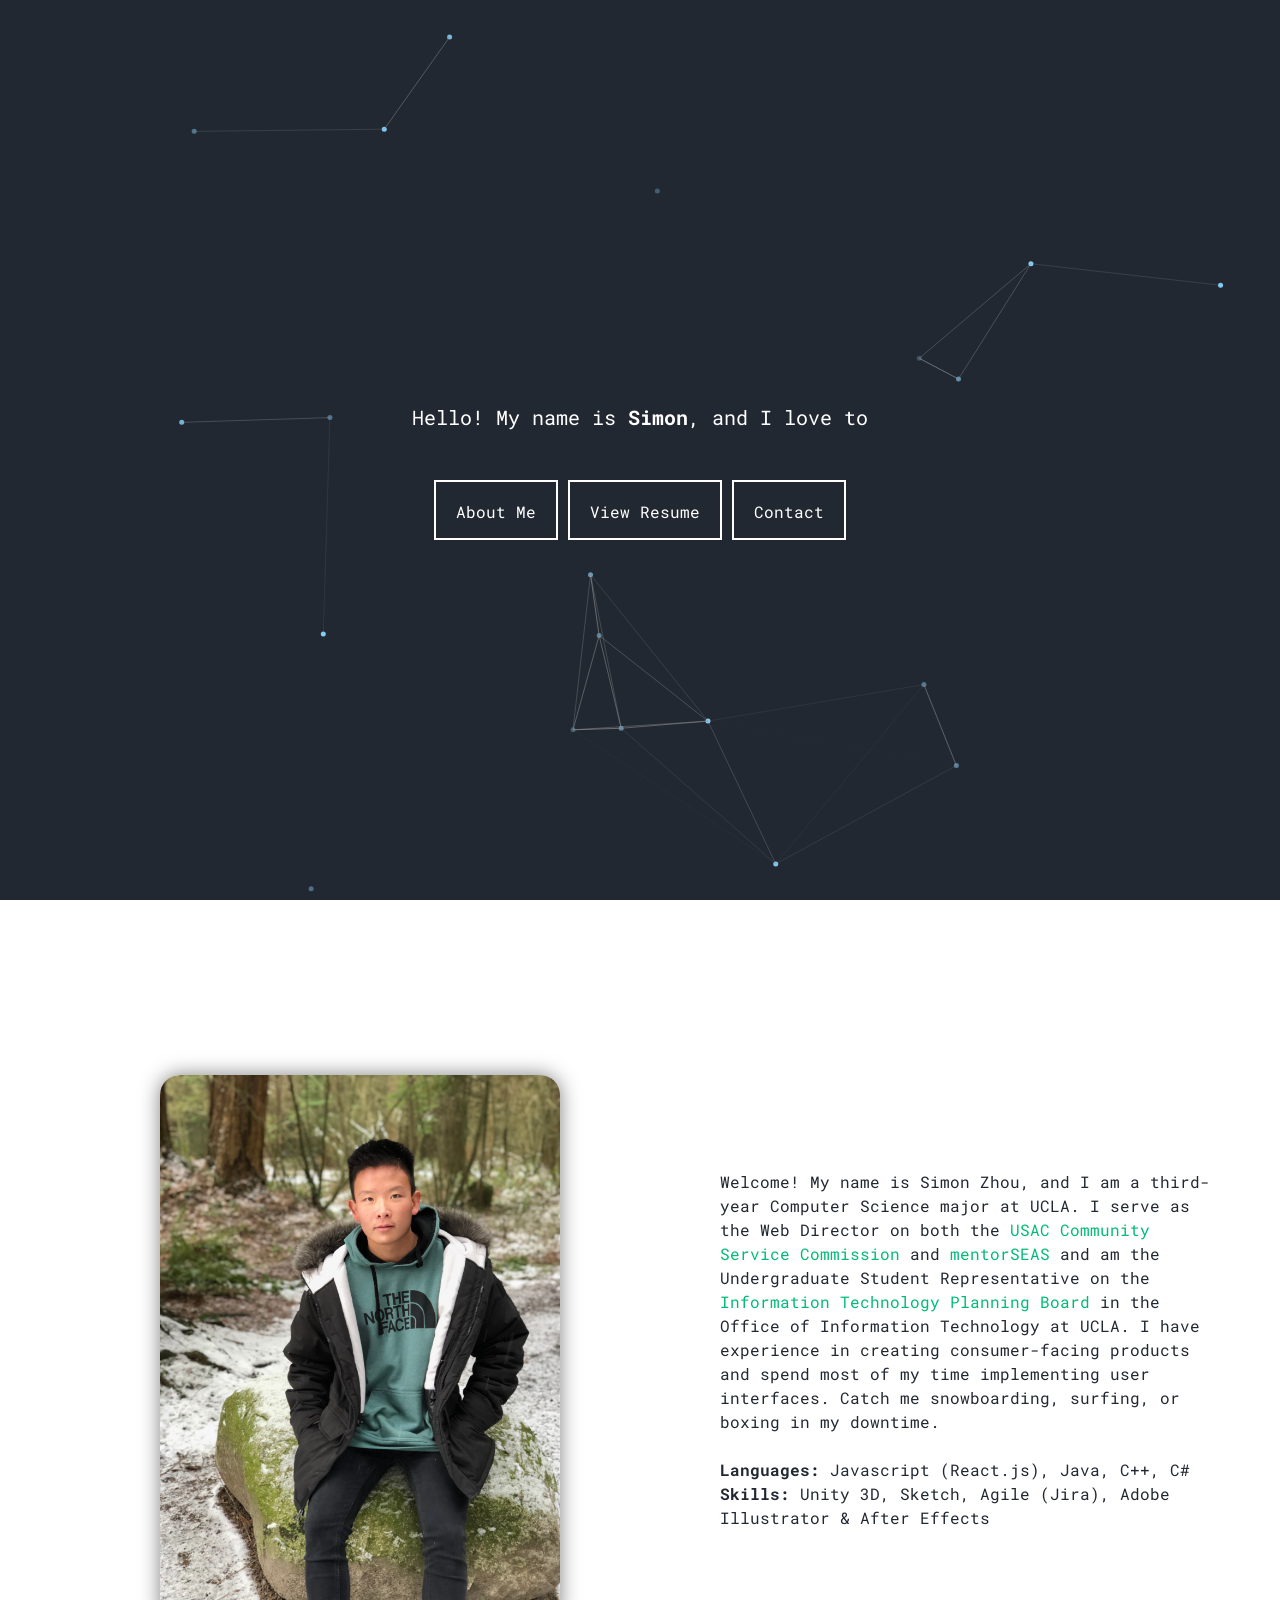
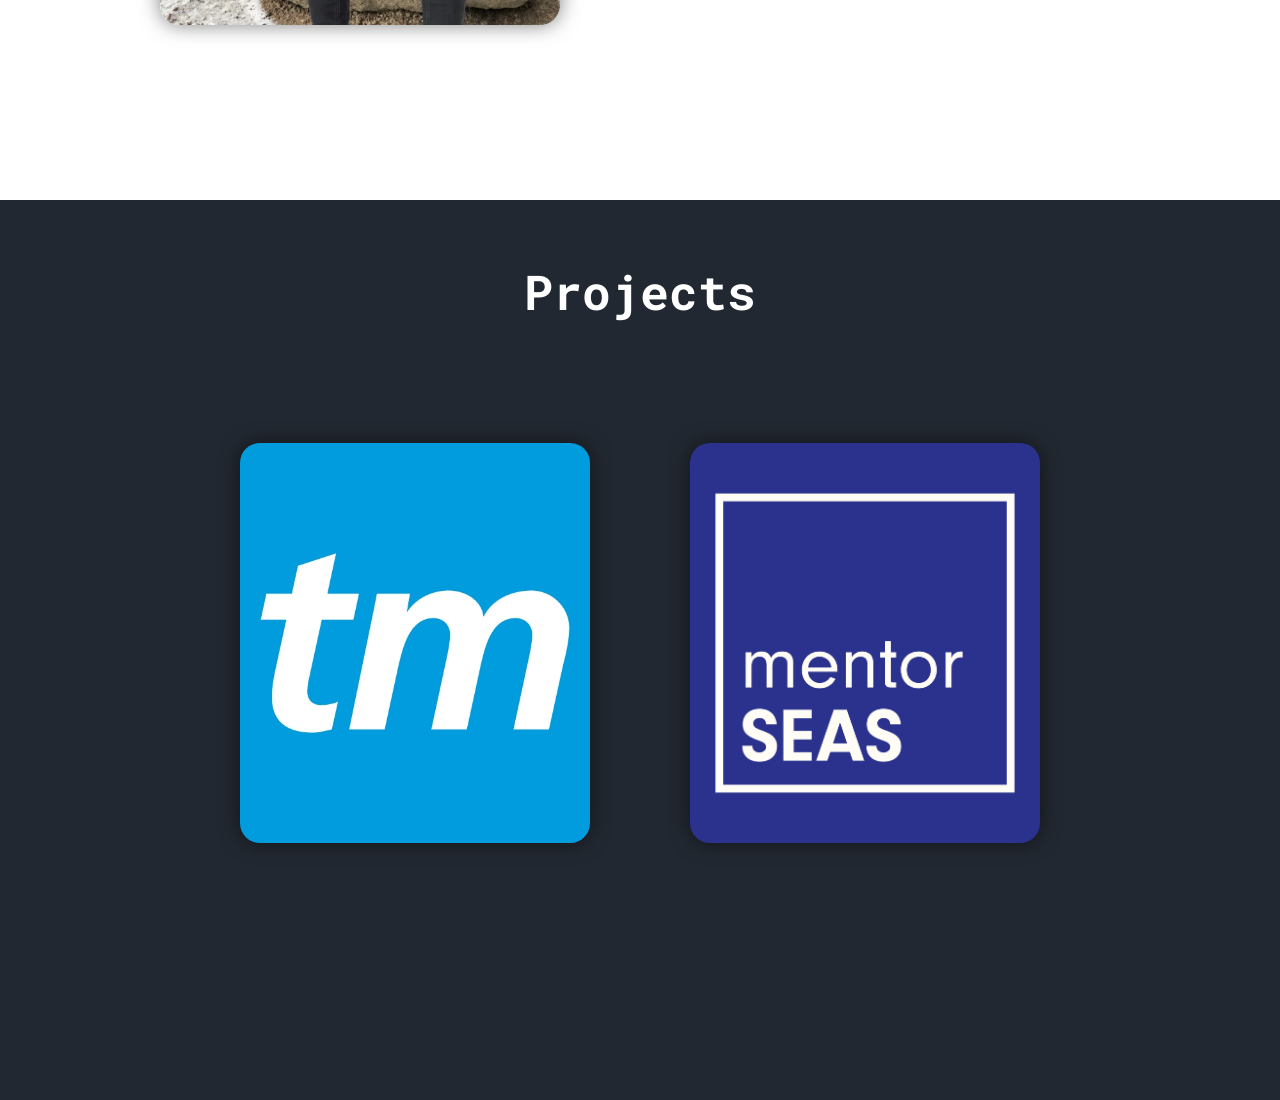
==== index.html @ 02fcadc6 "Deleted a project link that wasn't working" ====
<!DOCTYPE html>

<html lang="en" >
  <head>
    <meta charset="UTF-8">
      <meta name="viewport" content="width=device-width, initial-scale=1" />
    <title>Welcome</title>
    <link rel="stylesheet" href="css/style.css">
    <link rel="stylesheet" href="css/animate.css">
    <link rel="shortcut icon" type="image/png" href="static/images/favicon.png"/>
    <link href="https://fonts.googleapis.com/css?family=Roboto+Mono" rel="stylesheet">

  </head>

  <body>
    <section id="home">
      <div class="home-particles">
        <canvas id="particles" height="800" width="800">
          Please reopen website on Chrome.
        </canvas>
      </div>


      <div class="home-intro">
        <span class="home-intro_typed-static">Hello! My name is <strong>Simon</strong>, and I love to</span>
        <span class="home-intro_typed-text"></span>

        <div class="home-intro_links-container">
          <!-- <div class="box home-intro_links-item">Learn More</div> -->
          <a href="#bio" class="scrolly bio"><div class="box home-intro_links-item">About Me</div>
          <a target="_blank" href="resume.pdf"><div class="box home-intro_links-item">View Resume</div></a>
          <a target="_blank" href="mailto:simonjzhou@gmail.com"><div class="box home-intro_links-item">Contact</div></a>
        </div>
      </div>
    </section>

    <section id="bio">
      <div class="bio_container">
        <div class="bio_picture wow fadeIn" data-wow-delay=".5s"></div>
        <div class="bio_description wow fadeIn" data-wow-delay="1s">Welcome! My name is Simon Zhou, and I am a third-year Computer Science major at UCLA.
          I serve as the Web Director on both the <a class="link" target="_blank" href="http://uclacsc.org/staff/">USAC Community Service Commission</a>
          and <a class="link" target="_blank" href="http://mentorship.seas.ucla.edu">mentorSEAS</a> and am the Undergraduate Student Representative on the
          <a class="link" target="_blank" href="http://www.itpb.ucla.edu/people/">Information Technology Planning Board</a> in the Office of Information Technology at UCLA.
          I have experience in creating consumer-facing products and spend most of my time implementing user interfaces. Catch me snowboarding, surfing, or boxing in my downtime.
          <br />
          <br />
          <strong>Languages:</strong> Javascript (React.js), Java, C++, C#
          <br />
          <strong>Skills:</strong> Unity 3D, Sketch, Agile (Jira), Adobe Illustrator & After Effects
        </div>
      </div>
    </section>

    <section id="projects">
      <div class="projects_header">Projects</div>

      <div class="projects_container">
        <a target="_blank" href="https://github.com/simonzhow/ocp">
          <div class="projects_item ocp wow fadeIn" data-wow-delay=".25s"></div>
        </a>
        <a target="_blank" href="https://github.com/uclamentorseas/mentorseas-website">
          <div class="projects_item mentorseas wow fadeIn" data-wow-delay=".5s"></div>
        </a>
        <!-- <a target="_blank" href="https://github.com/Mihirmathur/Nomad">
          <div class="projects_item nomad wow fadeIn" data-wow-delay=".75s"></div>
        </a> -->
      </div>
    </section>

    <!-- <section id="contact">
      <div class="contact_container">


      </div>
    </section> -->

</body>

  <footer>
    <script src="js/javascript-packages/jquery-3.2.1.min.js"></script>
    <script src="js/particles.js"></script>
    <script src="js/index.js"></script>
    <!-- <script>
      // Start midnight
      $(document).ready(function(){
        // Change this to the correct selector for your nav.
        $('nav.fixed').midnight();
      });
    </script> -->
    <script src="js/javascript-packages/typed.min.js"></script>
    <script src="js/typed.js"></script>
    <script src="js/javascript-packages/wow.min.js"></script>
    <script>
      new WOW().init();
    </script>
  </footer>

</html>
---- css/style.css ----
/* all elements */

*{
    font-family: 'Roboto Mono';
    -webkit-box-sizing: border-box;
    box-sizing: border-box;
}

html, body{
    height: 100%;
    margin: 0;
    padding: 0;
    background-color: white;
}

a {
  color: inherit;
  text-decoration: none;
  cursor: pointer;
}

section {
  width: 100%;
  height: 100%;
  overflow: hidden;
}

/* home-intro */

.home-particles {
  width: 100%;
  height: 100%;
}

#particles {
    background-color: #222831;
    z-index: 0;
}

.home-intro {
  position: absolute;
  text-align: center;
  bottom: 40%;
  width: 40%;
  left: 0;
  right: 0;
  margin: auto;
  z-index: 10;
}

@media only screen and (max-width: 768px) {
  .home-intro {
    width: 100%;
  }

  .home-intro_links-container {
    margin: 0;
    padding: 0;
  }
}

.home-intro_typed-static {
  display: block;
  color: white;
  font-size: 20px;
  padding-bottom: 10px;
}

.home-intro_typed-text {
  display: inline;
  font-size: 20px;
  color: white;
}

.typed-cursor {
  opacity: 1;
  color: white;
  animation: blink 1s infinite;
  font-size: 20px;
}

@keyframes blink {
  0% {
      opacity: 1;
  }
  50% {
      opacity: 0;
  }
  100% {
      opacity: 1;
  }
}

.box {
  position:relative;
  vertical-align: middle;
  color: white;
  display: inline-block;
  height: 60px;
  line-height: 60px;
  text-align: center;
  transition: 0.5s;
  padding: 0 20px;
  cursor: pointer;
  border: 2px solid white;
  -webkit-transition: 0.5s;
}

.box:hover {
  border: 2px solid #0b7;
  color: #0b7;
}

.box::before, .box::after {
  width: 100%;
  height:100%;
  z-index: 3;
  content:'';
  position: absolute;
  top:0;
  left:0;
  box-sizing: border-box;
  -webkit-transform: scale(0);
  transition: 0.5s;
}

.home-intro_links-item {
  margin-top: 40px;
}

/* bio */

.bio_container {
  display: flex;
  flex-direction: row;
  text-align: center;
  align-items: center;
  height: 100%;
}

.bio_picture {
  width: 400px;
  height: 550px;
  margin: 90px 160px;
  background-position: center center;
  background-size: cover;
  border-radius: 20px;

  box-shadow: 0 0 20px rgba(0, 0, 0, 0.5);
  transition: all .3s ease-in-out;
  background-image: url("../static/images/bio.jpg");
}

.link {
  color: #0b7;
}

.link:hover {
  text-decoration: underline;
}

.bio_description {
  width: 500px;
  color: #222831;
  line-height: 1.5em;
  text-align: left;
}

@media only screen and (max-width: 768px) {
  .bio_container {
    flex-direction: column;
  }

  .bio_picture {
    width: 250px;
    margin: 10px;
  }

  .bio_description {
    width: 100%;
    text-align: center;
    padding: 10px;
    font-size: 12px;
  }
}

/* projects */

#projects {
  background-color: #222831;
}

.projects_header {
  text-align: center;
  font-size: 48px;
  font-weight: bold;
  color: white;
  margin-top: 60px;
}

.projects_container {
  display: flex;
  flex-wrap: wrap;
  flex-direction: row;
  margin-top: 100px;
  justify-content: center;
  align-items: center;
}

.ocp {
  background-image: url("../static/images/ocp.jpg");
}

.nomad {
  background-image: url("../static/images/nomad.jpg");
}

.mentorseas {
  background-image: url("../static/images/mentorseas.jpg");
}



.projects_item {
  position: relative;
  width: 350px;
  height: 400px;
  margin-right: 50px;
  margin-left: 50px;
  margin-top: 20px;
  background-position: center center;
  background-size: cover;
  border-radius: 20px;
  overflow: hidden;

  box-shadow: 0 0 20px rgba(0, 0, 0, 0.5);
  transition: all .3s ease-in-out;
  background-color: grey;
}

.projects_item:hover {
  transform: scale(1.04);
  box-shadow: 0 0 30px rgba(0, 0, 0, 0.75);
  transition: all .3s ease-in-out;
}

@media only screen and (max-width: 768px) {
  .projects_container {
    margin-top: 40px;
  }

  .projects_item {
    width: 140px;
    height: 140px;
  }
}


/* Contact */

.contact-form {
  width: 60%;
  margin: 0 auto;
}

#contact-input {
  margin-bottom: 10px;
}

input[type="email"]:focus {
  border-color: blue;
}

textarea:focus {
  border-color: blue;
}
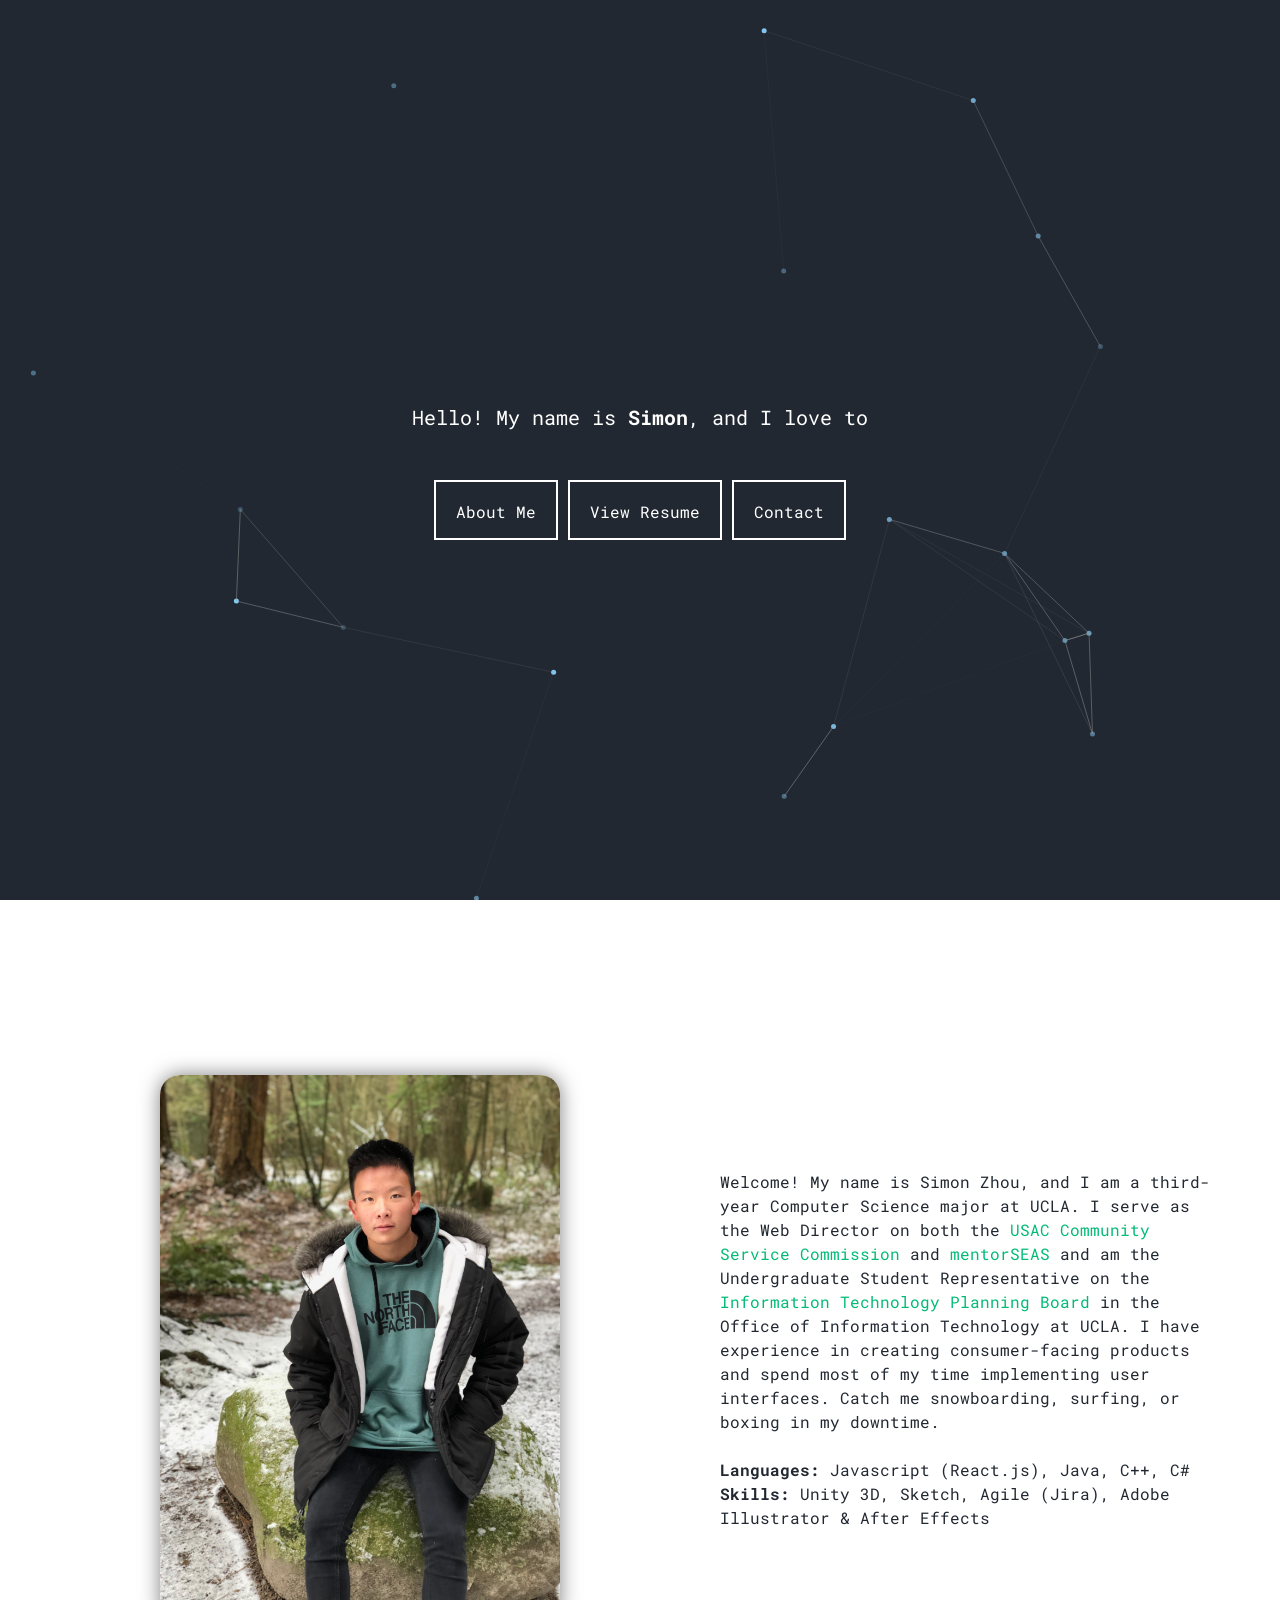
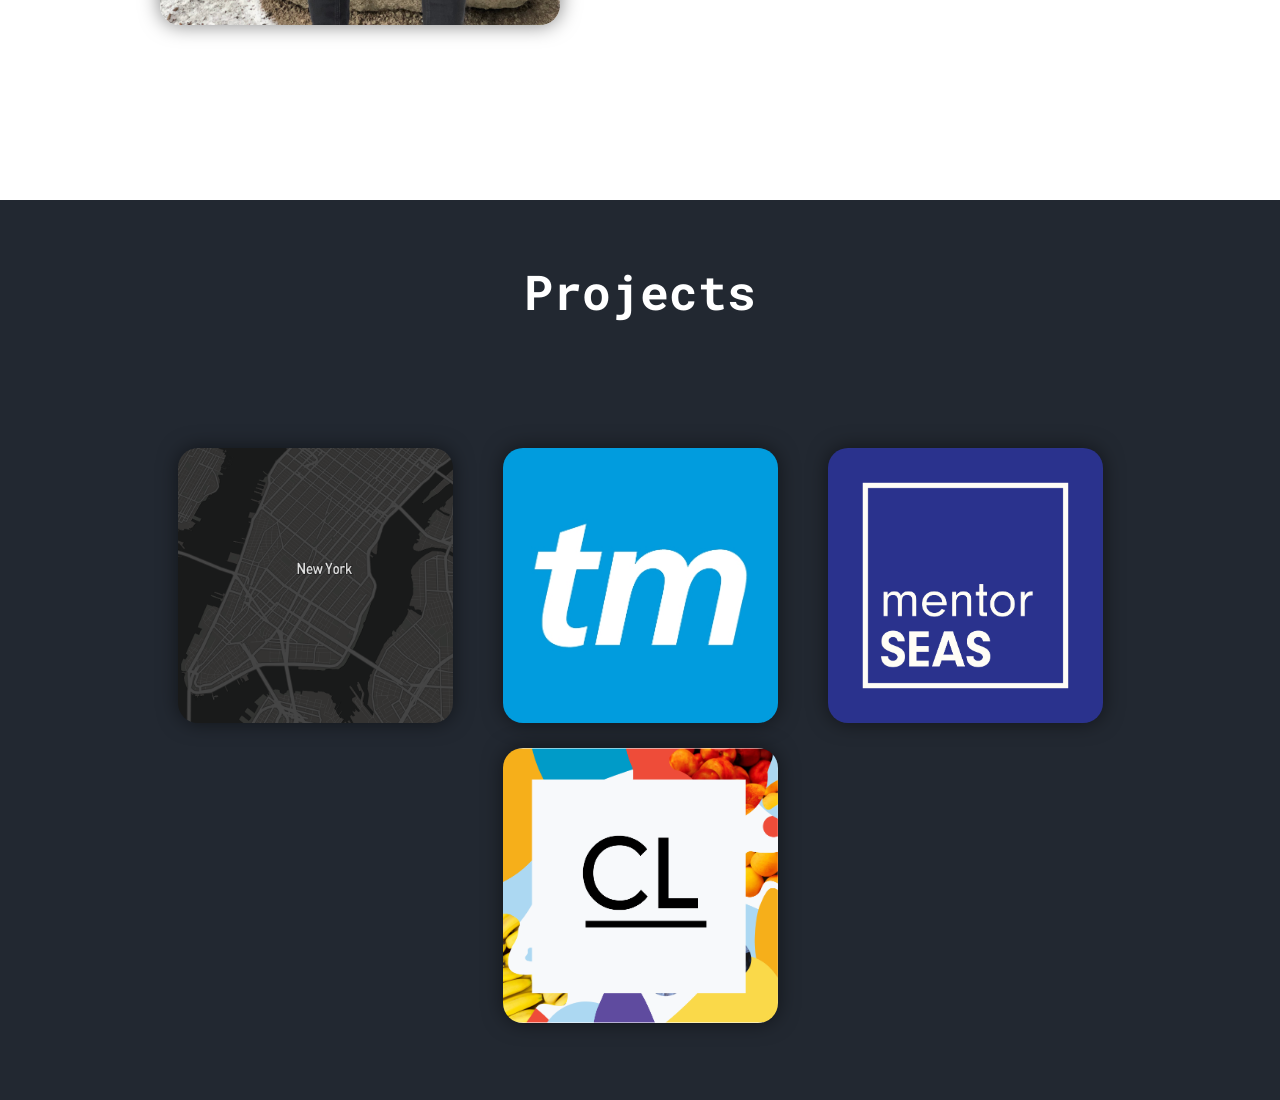
==== commit a2e82a03: "Added new projects that do not have dead links" ====
--- a/index.html
+++ b/index.html
@@ -55,15 +55,18 @@
       <div class="projects_header">Projects</div>
 
       <div class="projects_container">
+        <a target="_blank" href="https://github.com/simonzhow/Noise-Pollution">
+          <div class="projects_item np wow fadeIn" data-wow-delay=".25s"></div>
+        </a>
         <a target="_blank" href="https://github.com/simonzhow/ocp">
-          <div class="projects_item ocp wow fadeIn" data-wow-delay=".25s"></div>
+          <div class="projects_item ocp wow fadeIn" data-wow-delay=".5s"></div>
         </a>
         <a target="_blank" href="https://github.com/uclamentorseas/mentorseas-website">
-          <div class="projects_item mentorseas wow fadeIn" data-wow-delay=".5s"></div>
+          <div class="projects_item mentorseas wow fadeIn" data-wow-delay=".75s"></div>
         </a>
-        <!-- <a target="_blank" href="https://github.com/Mihirmathur/Nomad">
-          <div class="projects_item nomad wow fadeIn" data-wow-delay=".75s"></div>
-        </a> -->
+        <a target="_blank" href="https://github.com/UCLACreatives/uclacreatives.github.io">
+          <div class="projects_item cl wow fadeIn" data-wow-delay=".75s"></div>
+        </a>
       </div>
     </section>
 
--- a/css/style.css
+++ b/css/style.css
@@ -207,27 +207,30 @@
   align-items: center;
 }
 
+.np {
+  background-image: url("../static/images/ny.jpg");
+}
+
 .ocp {
   background-image: url("../static/images/ocp.jpg");
 }
 
-.nomad {
-  background-image: url("../static/images/nomad.jpg");
-}
-
 .mentorseas {
   background-image: url("../static/images/mentorseas.jpg");
 }
 
+.cl {
+  background-image: url("../static/images/cl.jpg");
+}
 
 
 .projects_item {
   position: relative;
-  width: 350px;
-  height: 400px;
-  margin-right: 50px;
-  margin-left: 50px;
-  margin-top: 20px;
+  width: 275px;
+  height: 275px;
+  margin-right: 25px;
+  margin-left: 25px;
+  margin-top: 25px;
   background-position: center center;
   background-size: cover;
   border-radius: 20px;
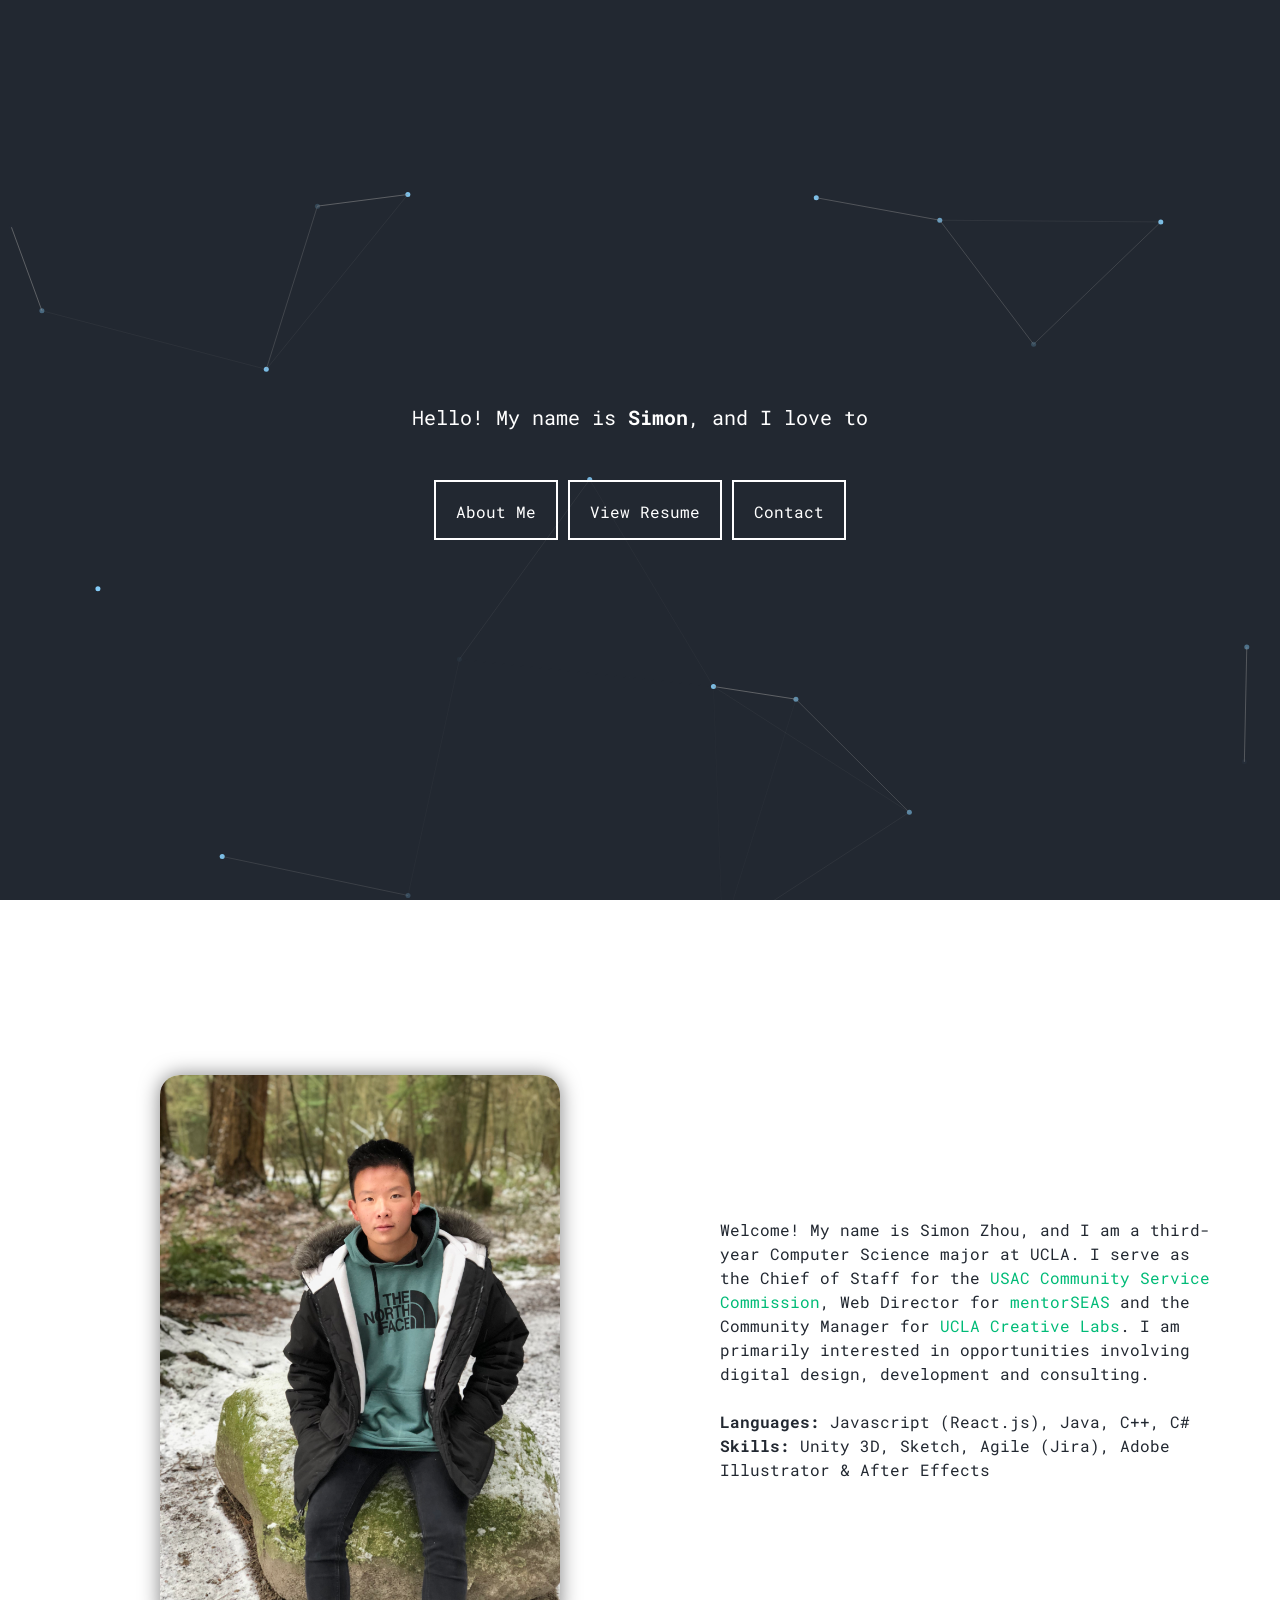
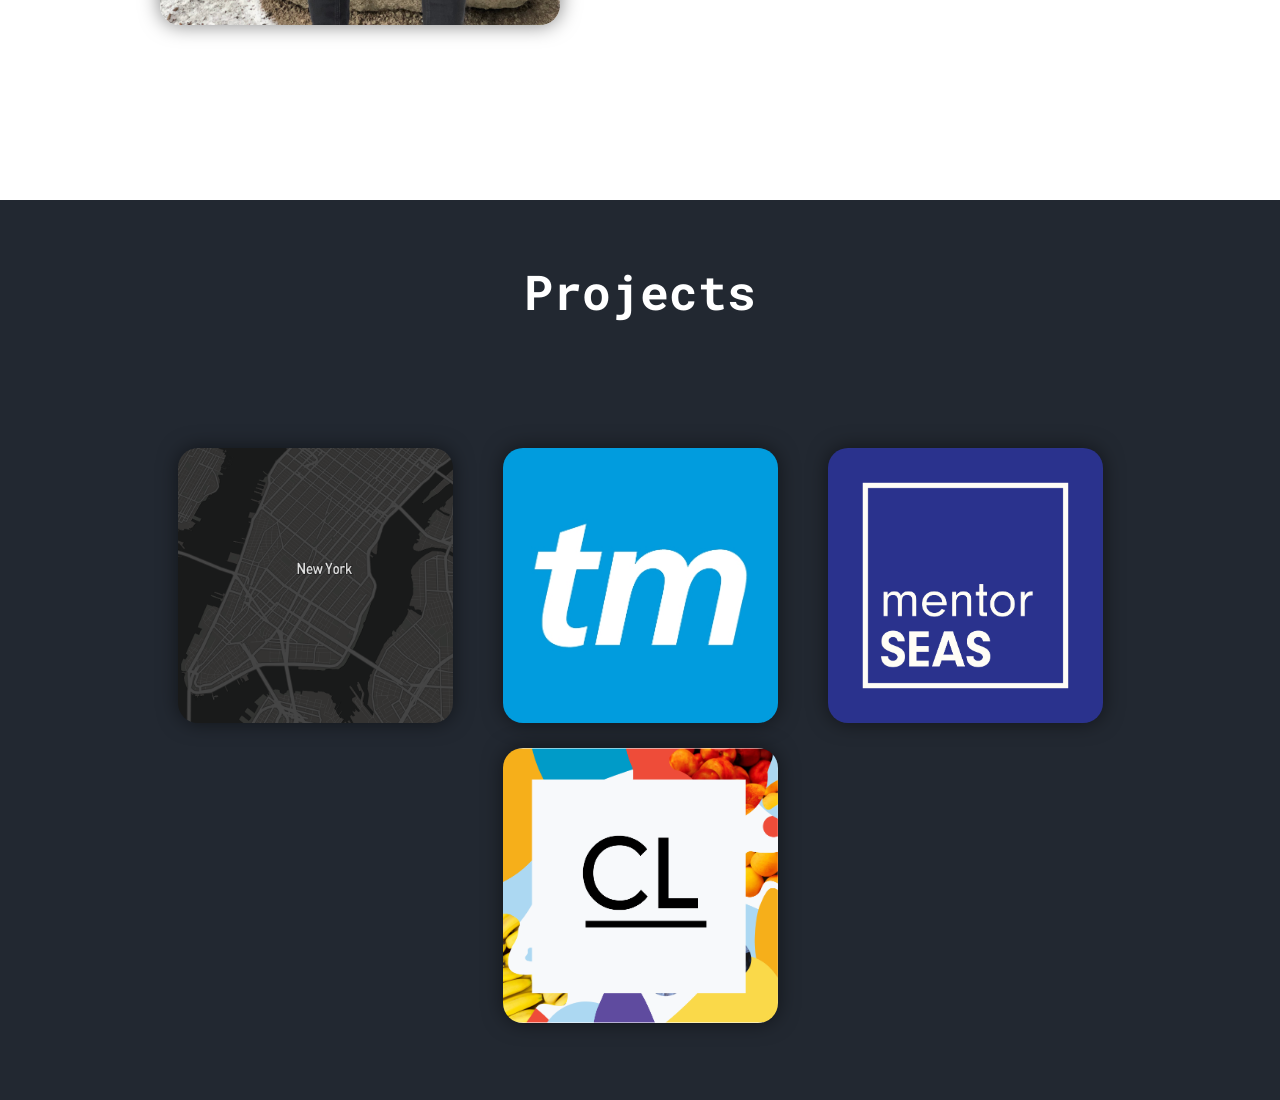
==== commit 0ec0244f: "Changed description a little bit" ====
--- a/index.html
+++ b/index.html
@@ -38,10 +38,10 @@
       <div class="bio_container">
         <div class="bio_picture wow fadeIn" data-wow-delay=".5s"></div>
         <div class="bio_description wow fadeIn" data-wow-delay="1s">Welcome! My name is Simon Zhou, and I am a third-year Computer Science major at UCLA.
-          I serve as the Web Director on both the <a class="link" target="_blank" href="http://uclacsc.org/staff/">USAC Community Service Commission</a>
-          and <a class="link" target="_blank" href="http://mentorship.seas.ucla.edu">mentorSEAS</a> and am the Undergraduate Student Representative on the
-          <a class="link" target="_blank" href="http://www.itpb.ucla.edu/people/">Information Technology Planning Board</a> in the Office of Information Technology at UCLA.
-          I have experience in creating consumer-facing products and spend most of my time implementing user interfaces. Catch me snowboarding, surfing, or boxing in my downtime.
+          I serve as the Chief of Staff for the <a class="link" target="_blank" href="http://uclacsc.org/staff/">USAC Community Service Commission</a>,
+          Web Director for <a class="link" target="_blank" href="http://mentorship.seas.ucla.edu">mentorSEAS</a> and the Community Manager for
+          <a class="link" target="_blank" href="http://uclacreatives.github.io">UCLA Creative Labs</a>.
+          I am primarily interested in opportunities involving digital design, development and consulting.
           <br />
           <br />
           <strong>Languages:</strong> Javascript (React.js), Java, C++, C#
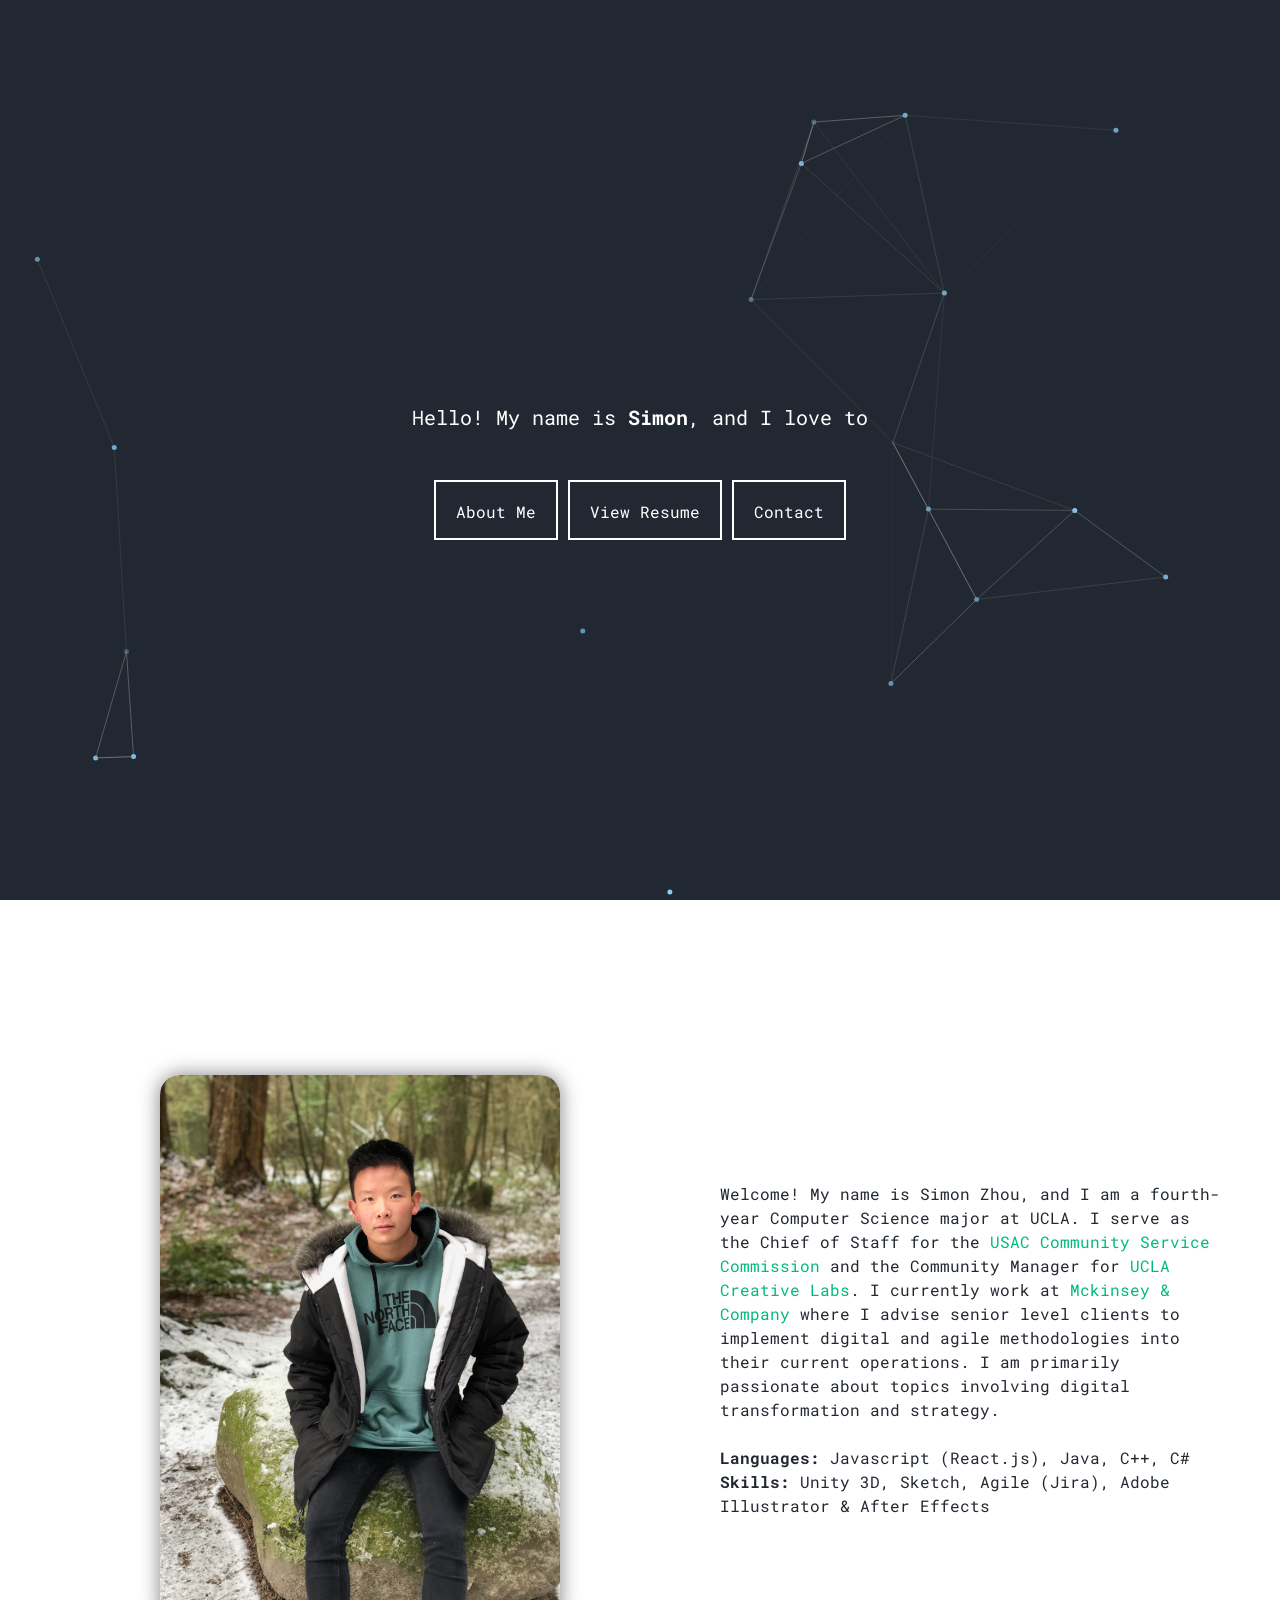
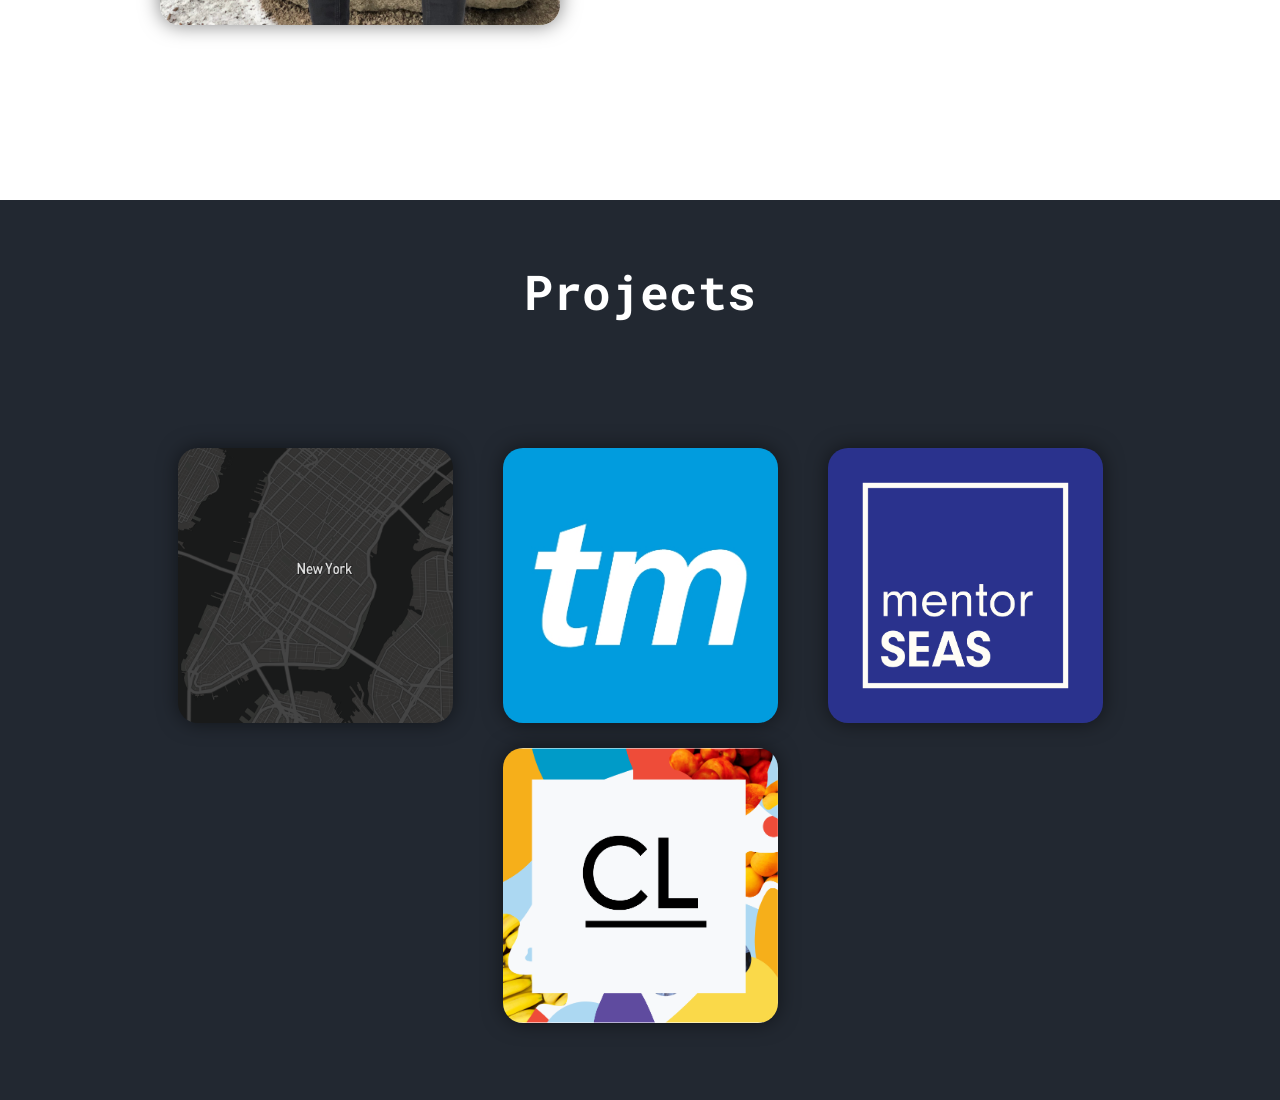
==== commit e8e5c62f: "Updated resume and bio" ====
--- a/index.html
+++ b/index.html
@@ -37,11 +37,11 @@
     <section id="bio">
       <div class="bio_container">
         <div class="bio_picture wow fadeIn" data-wow-delay=".5s"></div>
-        <div class="bio_description wow fadeIn" data-wow-delay="1s">Welcome! My name is Simon Zhou, and I am a third-year Computer Science major at UCLA.
-          I serve as the Chief of Staff for the <a class="link" target="_blank" href="http://uclacsc.org/staff/">USAC Community Service Commission</a>,
-          Web Director for <a class="link" target="_blank" href="http://mentorship.seas.ucla.edu">mentorSEAS</a> and the Community Manager for
-          <a class="link" target="_blank" href="http://uclacreatives.github.io">UCLA Creative Labs</a>.
-          I am primarily interested in opportunities involving digital design, development and consulting.
+        <div class="bio_description wow fadeIn" data-wow-delay="1s">Welcome! My name is Simon Zhou, and I am a fourth-year Computer Science major at UCLA.
+          I serve as the Chief of Staff for the <a class="link" target="_blank" href="http://uclacsc.org/staff/">USAC Community Service Commission</a> and the Community Manager for
+          <a class="link" target="_blank" href="http://uclacreatives.github.io">UCLA Creative Labs</a>. I currently work at <a class="link" target="_blank" href="https://www.mckinsey.com">Mckinsey & Company</a> 
+          where I advise senior level clients to implement digital and agile methodologies into their current operations.
+          I am primarily passionate about topics involving digital transformation and strategy.
           <br />
           <br />
           <strong>Languages:</strong> Javascript (React.js), Java, C++, C#
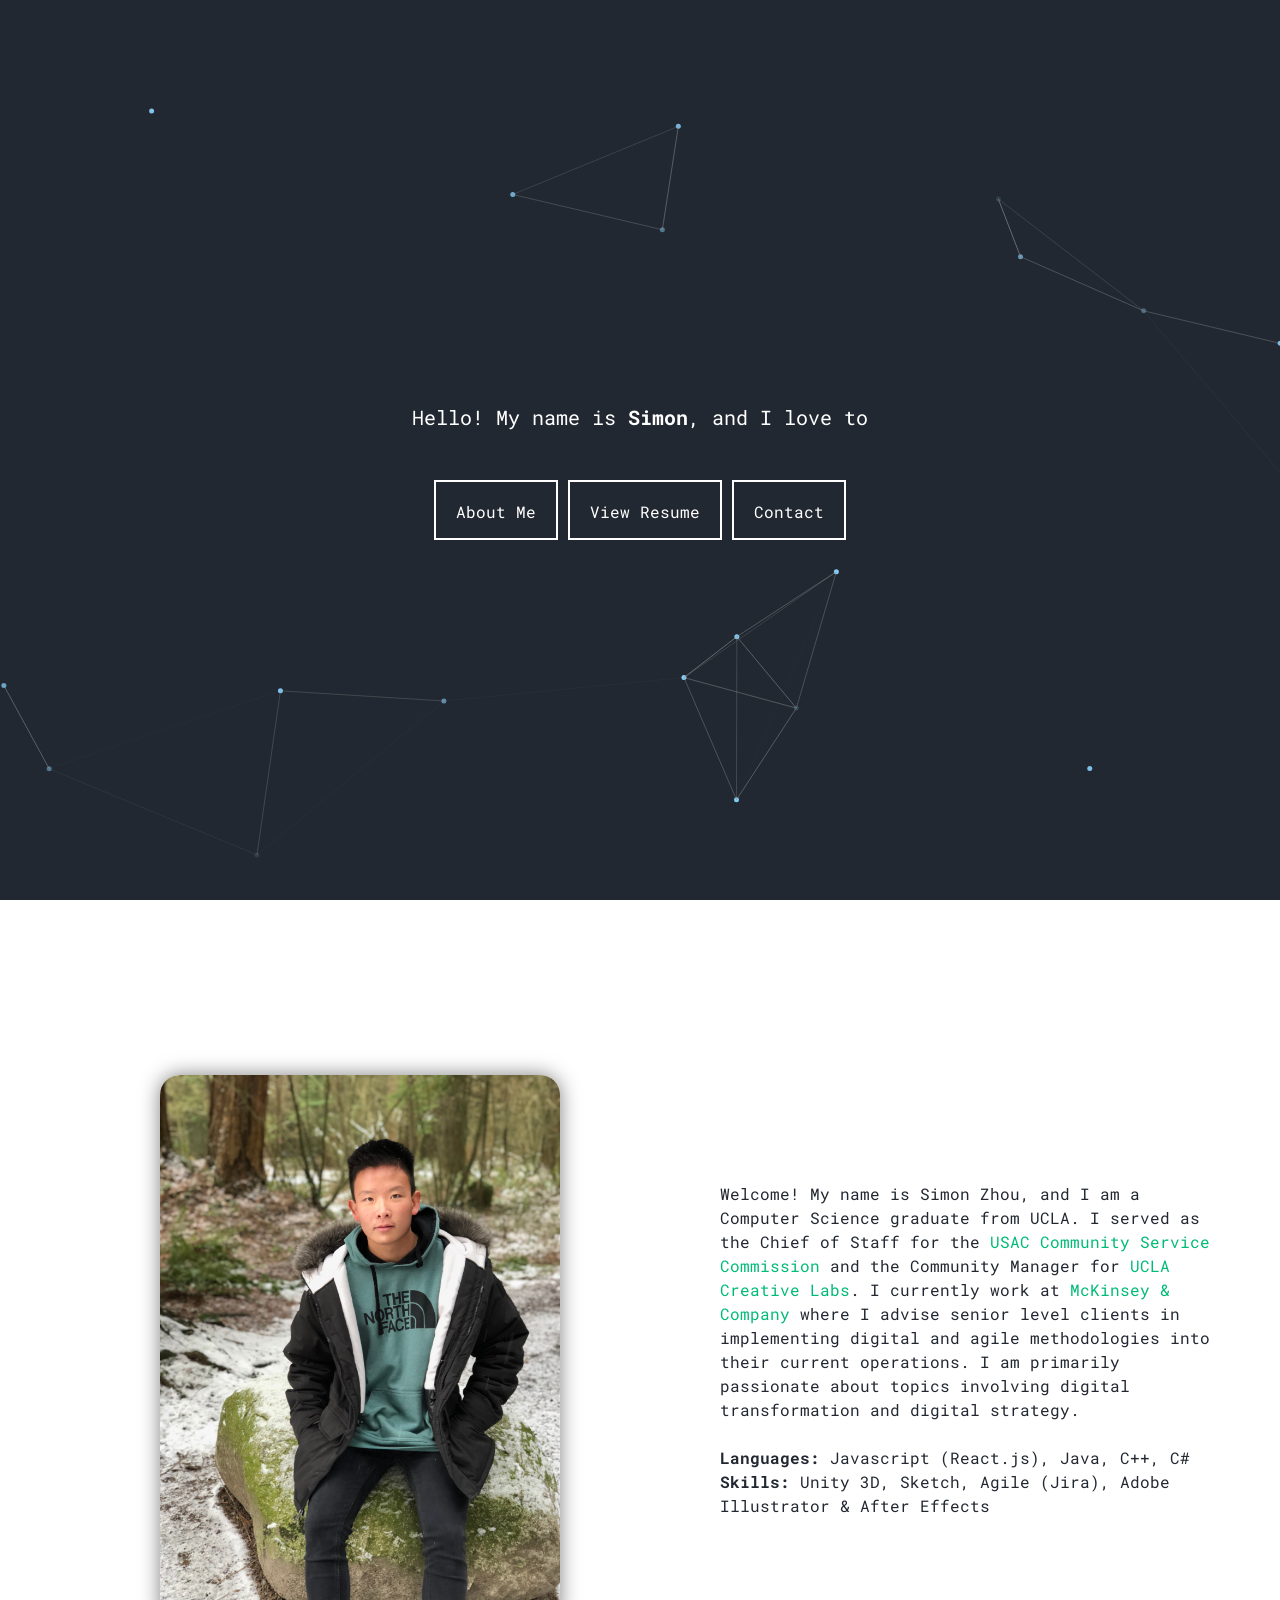
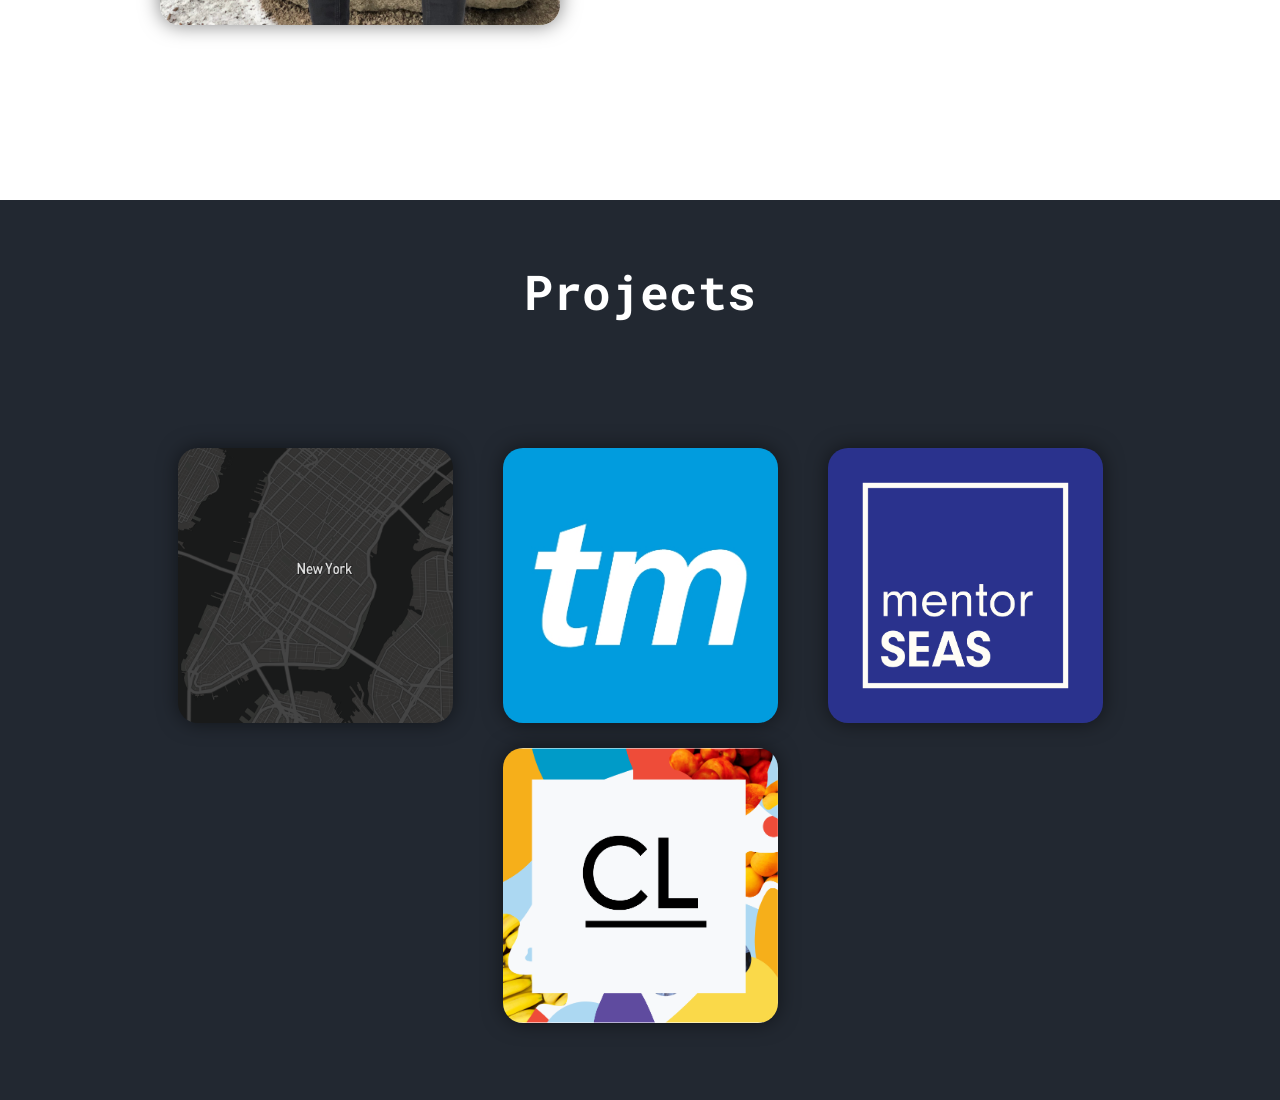
==== commit 273816e2: "Edited details in bio" ====
--- a/index.html
+++ b/index.html
@@ -37,11 +37,11 @@
     <section id="bio">
       <div class="bio_container">
         <div class="bio_picture wow fadeIn" data-wow-delay=".5s"></div>
-        <div class="bio_description wow fadeIn" data-wow-delay="1s">Welcome! My name is Simon Zhou, and I am a fourth-year Computer Science major at UCLA.
-          I serve as the Chief of Staff for the <a class="link" target="_blank" href="http://uclacsc.org/staff/">USAC Community Service Commission</a> and the Community Manager for
-          <a class="link" target="_blank" href="http://uclacreatives.github.io">UCLA Creative Labs</a>. I currently work at <a class="link" target="_blank" href="https://www.mckinsey.com">Mckinsey & Company</a> 
-          where I advise senior level clients to implement digital and agile methodologies into their current operations.
-          I am primarily passionate about topics involving digital transformation and strategy.
+        <div class="bio_description wow fadeIn" data-wow-delay="1s">Welcome! My name is Simon Zhou, and I am a Computer Science graduate from UCLA.
+          I served as the Chief of Staff for the <a class="link" target="_blank" href="http://uclacsc.org/staff/">USAC Community Service Commission</a> and the Community Manager for
+          <a class="link" target="_blank" href="http://uclacreatives.github.io">UCLA Creative Labs</a>. I currently work at <a class="link" target="_blank" href="https://www.mckinsey.com">McKinsey & Company</a> 
+          where I advise senior level clients in implementing digital and agile methodologies into their current operations.
+          I am primarily passionate about topics involving digital transformation and digital strategy.
           <br />
           <br />
           <strong>Languages:</strong> Javascript (React.js), Java, C++, C#
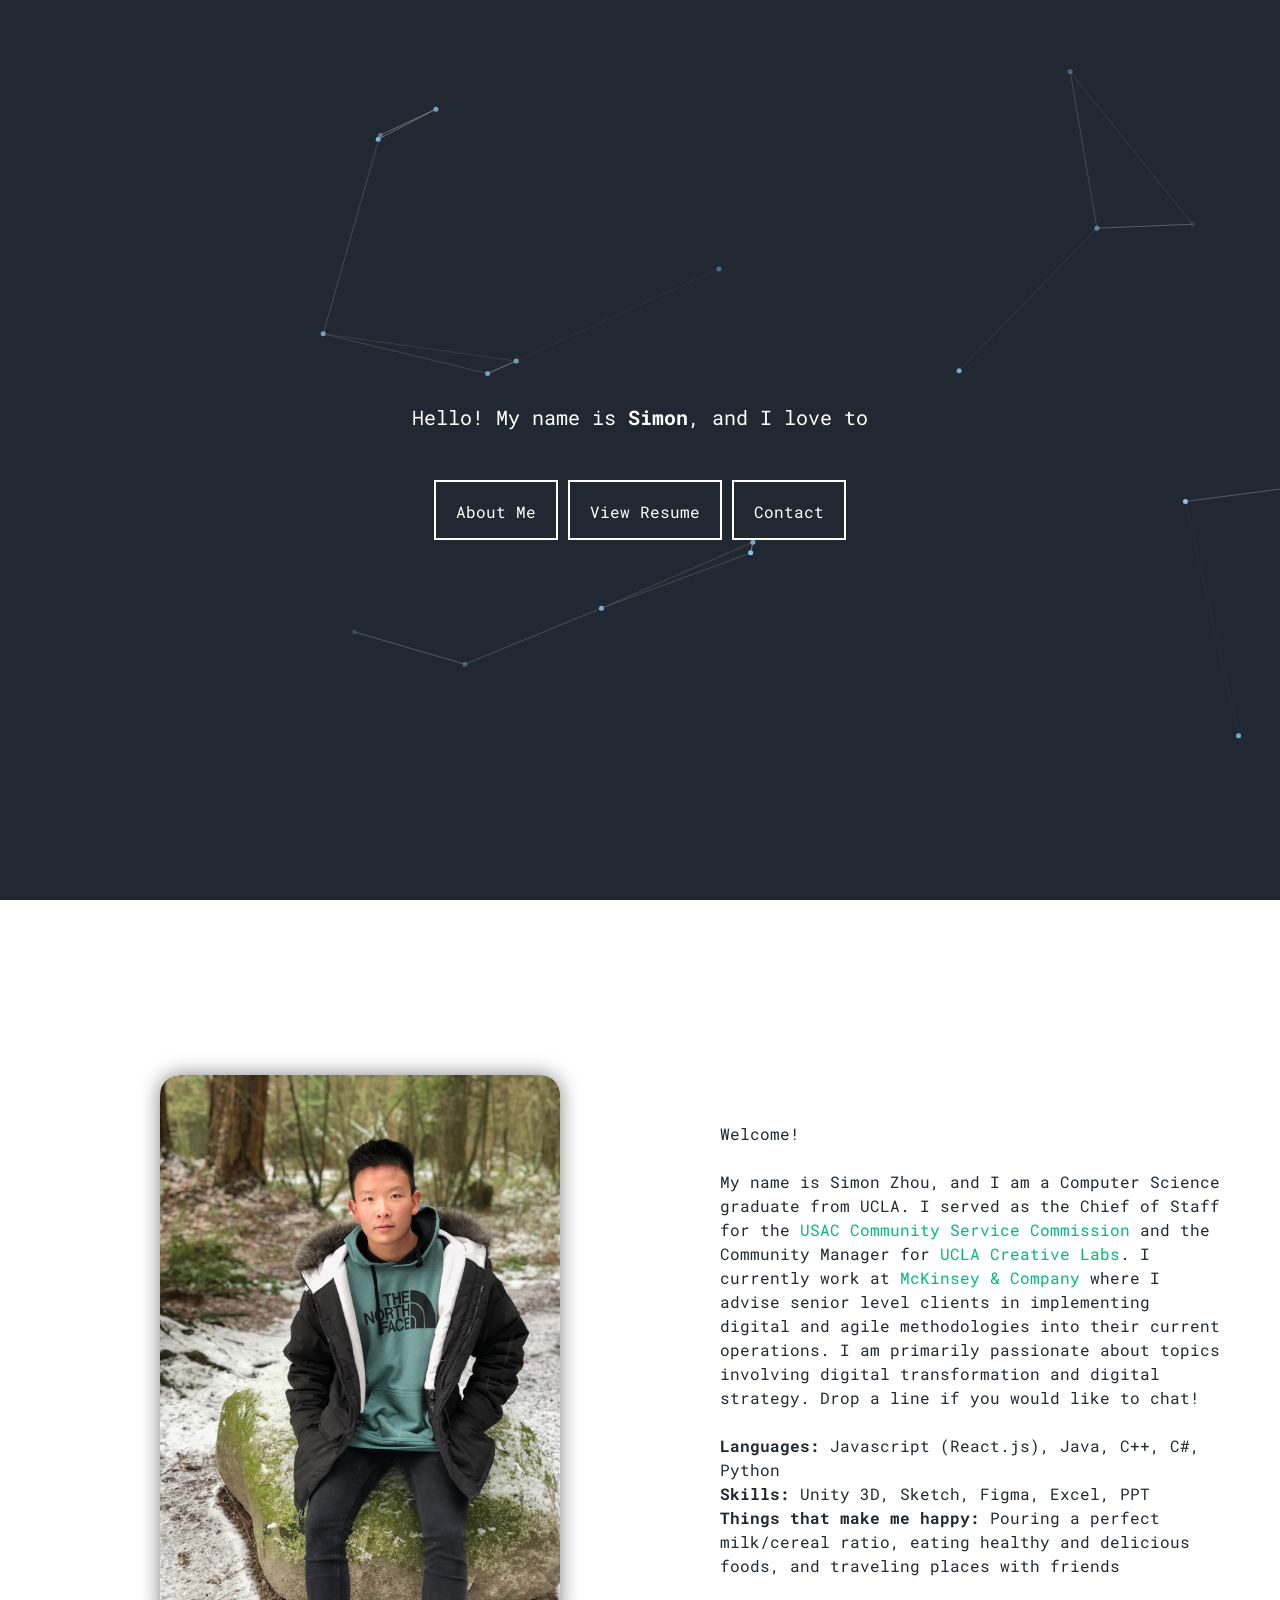
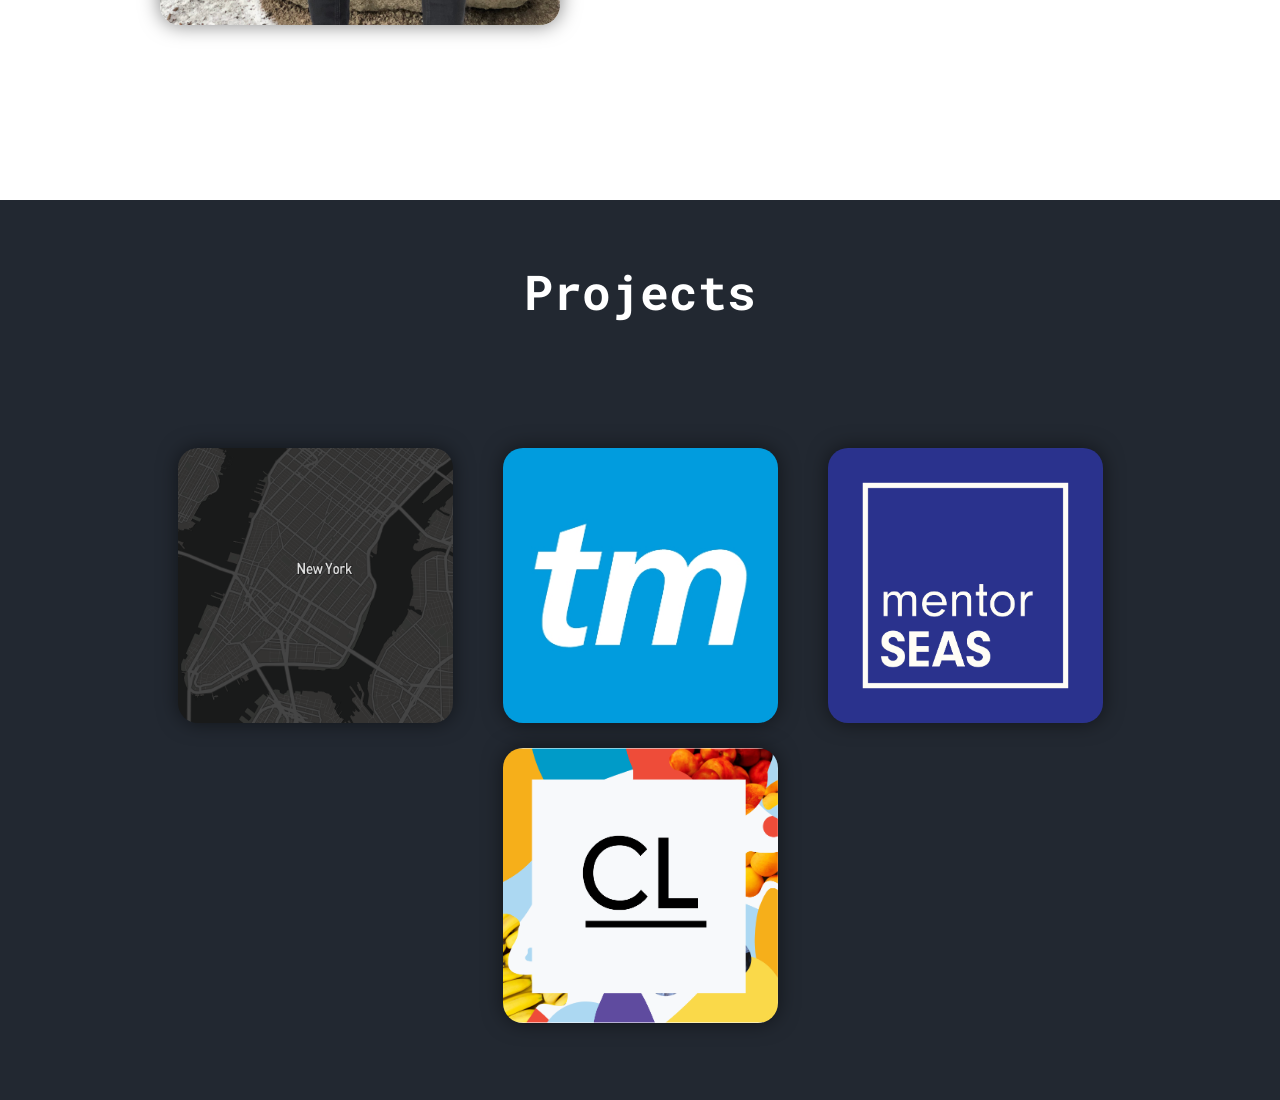
==== commit 91524629: "Added more details about self" ====
--- a/index.html
+++ b/index.html
@@ -37,16 +37,21 @@
     <section id="bio">
       <div class="bio_container">
         <div class="bio_picture wow fadeIn" data-wow-delay=".5s"></div>
-        <div class="bio_description wow fadeIn" data-wow-delay="1s">Welcome! My name is Simon Zhou, and I am a Computer Science graduate from UCLA.
+        <div class="bio_description wow fadeIn" data-wow-delay="1s">Welcome! 
+          <br />
+          <br />
+          My name is Simon Zhou, and I am a Computer Science graduate from UCLA.
           I served as the Chief of Staff for the <a class="link" target="_blank" href="http://uclacsc.org/staff/">USAC Community Service Commission</a> and the Community Manager for
           <a class="link" target="_blank" href="http://uclacreatives.github.io">UCLA Creative Labs</a>. I currently work at <a class="link" target="_blank" href="https://www.mckinsey.com">McKinsey & Company</a> 
           where I advise senior level clients in implementing digital and agile methodologies into their current operations.
-          I am primarily passionate about topics involving digital transformation and digital strategy.
+          I am primarily passionate about topics involving digital transformation and digital strategy. Drop a line if you would like to chat!
           <br />
           <br />
-          <strong>Languages:</strong> Javascript (React.js), Java, C++, C#
+          <strong>Languages:</strong> Javascript (React.js), Java, C++, C#, Python
           <br />
-          <strong>Skills:</strong> Unity 3D, Sketch, Agile (Jira), Adobe Illustrator & After Effects
+          <strong>Skills:</strong> Unity 3D, Sketch, Figma, Excel, PPT
+          <br />
+          <strong>Things that make me happy:</strong> Pouring a perfect milk/cereal ratio, eating healthy and delicious foods, and traveling places with friends 
         </div>
       </div>
     </section>
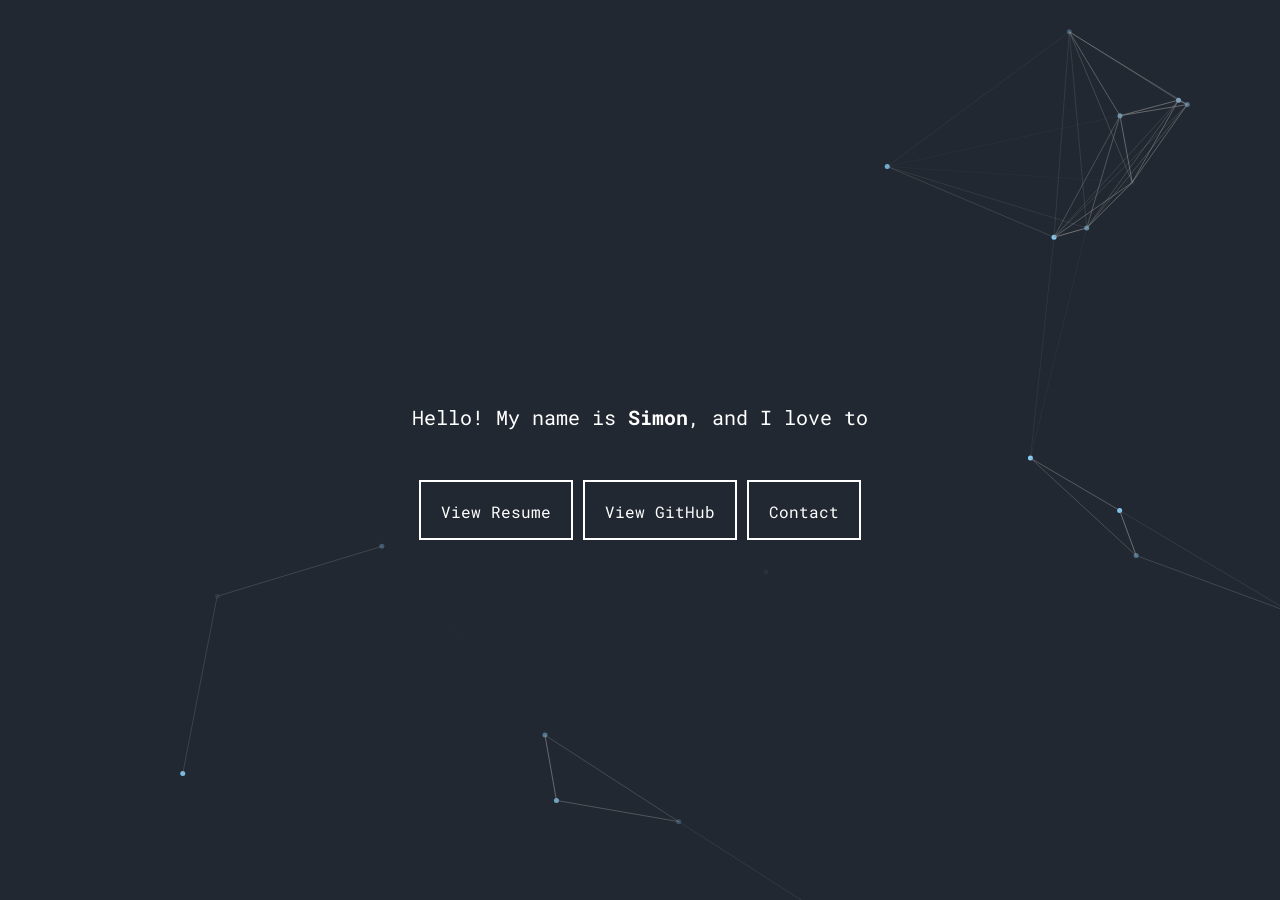
==== commit b517ee55: "Took down for further development" ====
--- a/index.html
+++ b/index.html
@@ -27,14 +27,15 @@
 
         <div class="home-intro_links-container">
           <!-- <div class="box home-intro_links-item">Learn More</div> -->
-          <a href="#bio" class="scrolly bio"><div class="box home-intro_links-item">About Me</div>
+          <!-- <a href="#bio" class="scrolly bio"><div class="box home-intro_links-item">About Me</div> -->
           <a target="_blank" href="resume.pdf"><div class="box home-intro_links-item">View Resume</div></a>
+          <a target="_blank" href="https://www.github.com/simonzhow"><div class="box home-intro_links-item">View GitHub</div></a>
           <a target="_blank" href="mailto:simonjzhou@gmail.com"><div class="box home-intro_links-item">Contact</div></a>
         </div>
       </div>
     </section>
 
-    <section id="bio">
+    <!-- <section id="bio">
       <div class="bio_container">
         <div class="bio_picture wow fadeIn" data-wow-delay=".5s"></div>
         <div class="bio_description wow fadeIn" data-wow-delay="1s">Welcome! 
@@ -73,7 +74,7 @@
           <div class="projects_item cl wow fadeIn" data-wow-delay=".75s"></div>
         </a>
       </div>
-    </section>
+    </section> -->
 
     <!-- <section id="contact">
       <div class="contact_container">
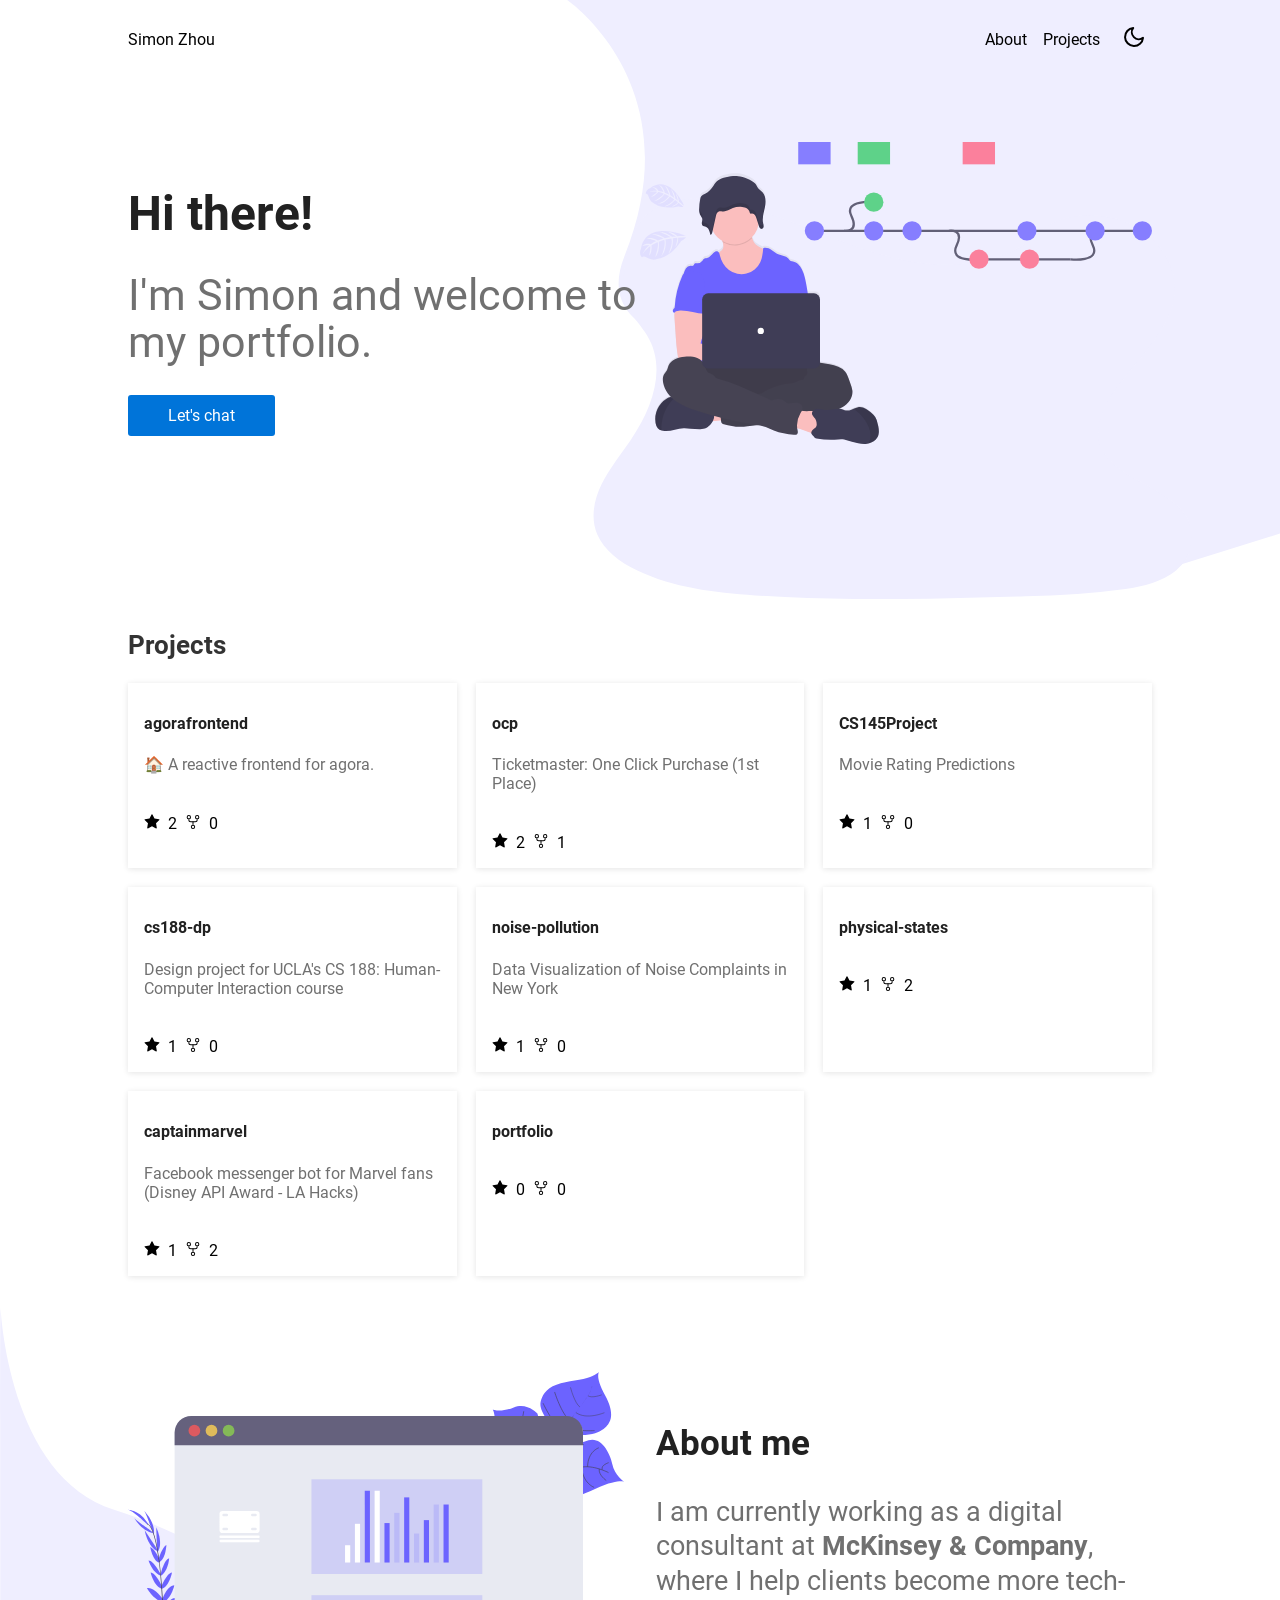
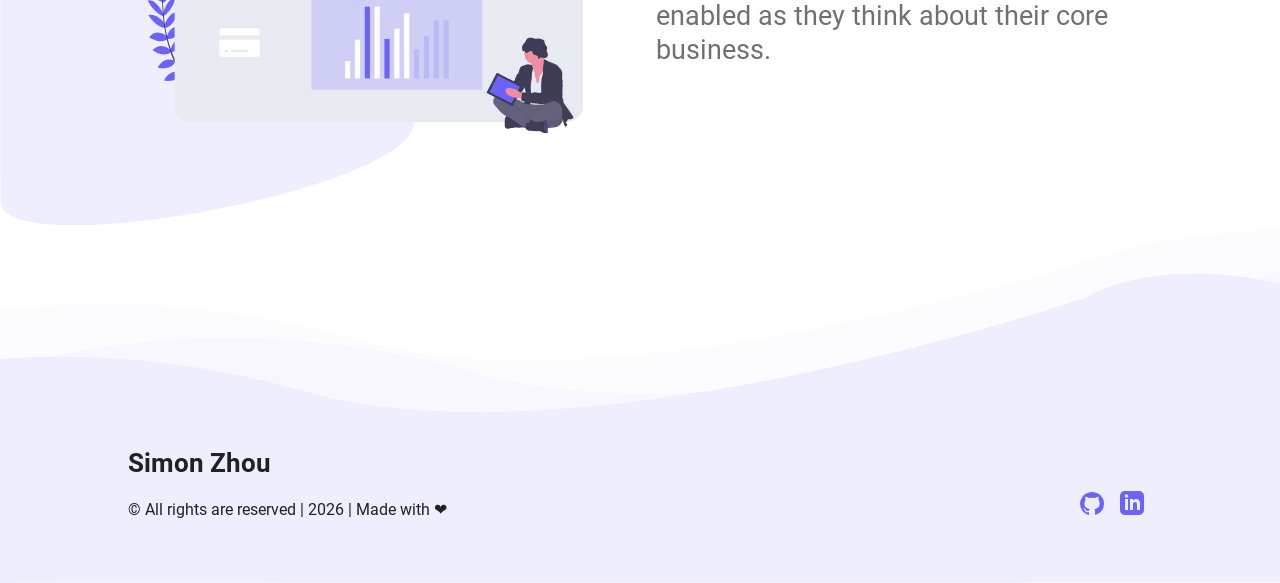
==== commit 605f42e2: "New website" ====
--- a/index.html
+++ b/index.html
@@ -1,107 +1,105 @@
-<!DOCTYPE html>
-
-<html lang="en" >
-  <head>
-    <meta charset="UTF-8">
-      <meta name="viewport" content="width=device-width, initial-scale=1" />
-    <title>Welcome</title>
-    <link rel="stylesheet" href="css/style.css">
-    <link rel="stylesheet" href="css/animate.css">
-    <link rel="shortcut icon" type="image/png" href="static/images/favicon.png"/>
-    <link href="https://fonts.googleapis.com/css?family=Roboto+Mono" rel="stylesheet">
-
-  </head>
-
-  <body>
-    <section id="home">
-      <div class="home-particles">
-        <canvas id="particles" height="800" width="800">
-          Please reopen website on Chrome.
-        </canvas>
-      </div>
-
-
-      <div class="home-intro">
-        <span class="home-intro_typed-static">Hello! My name is <strong>Simon</strong>, and I love to</span>
-        <span class="home-intro_typed-text"></span>
-
-        <div class="home-intro_links-container">
-          <!-- <div class="box home-intro_links-item">Learn More</div> -->
-          <!-- <a href="#bio" class="scrolly bio"><div class="box home-intro_links-item">About Me</div> -->
-          <a target="_blank" href="resume.pdf"><div class="box home-intro_links-item">View Resume</div></a>
-          <a target="_blank" href="https://www.github.com/simonzhow"><div class="box home-intro_links-item">View GitHub</div></a>
-          <a target="_blank" href="mailto:simonjzhou@gmail.com"><div class="box home-intro_links-item">Contact</div></a>
-        </div>
-      </div>
-    </section>
-
-    <!-- <section id="bio">
-      <div class="bio_container">
-        <div class="bio_picture wow fadeIn" data-wow-delay=".5s"></div>
-        <div class="bio_description wow fadeIn" data-wow-delay="1s">Welcome! 
-          <br />
-          <br />
-          My name is Simon Zhou, and I am a Computer Science graduate from UCLA.
-          I served as the Chief of Staff for the <a class="link" target="_blank" href="http://uclacsc.org/staff/">USAC Community Service Commission</a> and the Community Manager for
-          <a class="link" target="_blank" href="http://uclacreatives.github.io">UCLA Creative Labs</a>. I currently work at <a class="link" target="_blank" href="https://www.mckinsey.com">McKinsey & Company</a> 
-          where I advise senior level clients in implementing digital and agile methodologies into their current operations.
-          I am primarily passionate about topics involving digital transformation and digital strategy. Drop a line if you would like to chat!
-          <br />
-          <br />
-          <strong>Languages:</strong> Javascript (React.js), Java, C++, C#, Python
-          <br />
-          <strong>Skills:</strong> Unity 3D, Sketch, Figma, Excel, PPT
-          <br />
-          <strong>Things that make me happy:</strong> Pouring a perfect milk/cereal ratio, eating healthy and delicious foods, and traveling places with friends 
-        </div>
-      </div>
-    </section>
-
-    <section id="projects">
-      <div class="projects_header">Projects</div>
-
-      <div class="projects_container">
-        <a target="_blank" href="https://github.com/simonzhow/Noise-Pollution">
-          <div class="projects_item np wow fadeIn" data-wow-delay=".25s"></div>
-        </a>
-        <a target="_blank" href="https://github.com/simonzhow/ocp">
-          <div class="projects_item ocp wow fadeIn" data-wow-delay=".5s"></div>
-        </a>
-        <a target="_blank" href="https://github.com/uclamentorseas/mentorseas-website">
-          <div class="projects_item mentorseas wow fadeIn" data-wow-delay=".75s"></div>
-        </a>
-        <a target="_blank" href="https://github.com/UCLACreatives/uclacreatives.github.io">
-          <div class="projects_item cl wow fadeIn" data-wow-delay=".75s"></div>
-        </a>
-      </div>
-    </section> -->
-
-    <!-- <section id="contact">
-      <div class="contact_container">
-
-
-      </div>
-    </section> -->
-
-</body>
-
-  <footer>
-    <script src="js/javascript-packages/jquery-3.2.1.min.js"></script>
-    <script src="js/particles.js"></script>
-    <script src="js/index.js"></script>
-    <!-- <script>
-      // Start midnight
-      $(document).ready(function(){
-        // Change this to the correct selector for your nav.
-        $('nav.fixed').midnight();
-      });
-    </script> -->
-    <script src="js/javascript-packages/typed.min.js"></script>
-    <script src="js/typed.js"></script>
-    <script src="js/javascript-packages/wow.min.js"></script>
-    <script>
-      new WOW().init();
-    </script>
-  </footer>
-
-</html>
+<!DOCTYPE html><html lang="en" dir="ltr"><head><meta charSet="utf-8"/><meta http-equiv="x-ua-compatible" content="ie=edge"/><meta name="viewport" content="width=device-width, initial-scale=1, shrink-to-fit=no"/><style data-href="/styles.dcca126f52f4e240eeee.css">@font-face{font-family:Roboto;font-style:normal;font-display:fallback;font-weight:400;src:url(/static/roboto-v18-latin-regular-68889c246da2739681c1065d15a1ab0b.eot);src:local("Roboto"),local("Roboto-Regular"),url(/static/roboto-v18-latin-regular-68889c246da2739681c1065d15a1ab0b.eot?#iefix) format("embedded-opentype"),url(/static/roboto-v18-latin-regular-5d4aeb4e5f5ef754e307d7ffaef688bd.woff2) format("woff2"),url(/static/roboto-v18-latin-regular-bafb105baeb22d965c70fe52ba6b49d9.woff) format("woff"),url(/static/roboto-v18-latin-regular-372d0cc3288fe8e97df49742baefce90.ttf) format("truetype"),url(/static/roboto-v18-latin-regular-8681f434273fd6a267b1a16a035c5f79.svg#Roboto) format("svg")}@font-face{font-family:Roboto;font-style:normal;font-display:fallback;font-weight:700;src:url(/static/roboto-v18-latin-700-376e0950b361fbd3b09508031f498de5.eot);src:local("Roboto Bold"),local("Roboto-Bold"),url(/static/roboto-v18-latin-700-376e0950b361fbd3b09508031f498de5.eot?#iefix) format("embedded-opentype"),url(/static/roboto-v18-latin-700-037d830416495def72b7881024c14b7b.woff2) format("woff2"),url(/static/roboto-v18-latin-700-cf6613d1adf490972c557a8e318e0868.woff) format("woff"),url(/static/roboto-v18-latin-700-cae5027f600d2a0d88ac309655618e31.ttf) format("truetype"),url(/static/roboto-v18-latin-700-57888be7f3e68a7050452ea3157cf4de.svg#Roboto) format("svg")}</style><meta name="generator" content="Gatsby 2.20.22"/><title data-react-helmet="true">Simon Zhou</title><meta data-react-helmet="true" name="description" content="I am Simon."/><meta data-react-helmet="true" name="image" content="/static/thumbnail-16a70559ab07712f83d3ce412dfbb5a6.png"/><meta data-react-helmet="true" property="og:url" content="undefined/?ref=smakosh.com"/><meta data-react-helmet="true" property="og:type" content="website"/><meta data-react-helmet="true" property="og:title" content="Simon Zhou"/><meta data-react-helmet="true" property="og:description" content="I am Simon."/><meta data-react-helmet="true" property="og:image" content="/static/thumbnail-16a70559ab07712f83d3ce412dfbb5a6.png"/><meta data-react-helmet="true" property="fb:app_id" content=""/><meta data-react-helmet="true" name="twitter:card" content="summary"/><meta data-react-helmet="true" name="twitter:creator"/><meta data-react-helmet="true" name="twitter:site" content=""/><meta data-react-helmet="true" name="twitter:title" content="Simon Zhou"/><meta data-react-helmet="true" name="twitter:description" content="I am Simon."/><meta data-react-helmet="true" name="twitter:image:src" content="/static/thumbnail-16a70559ab07712f83d3ce412dfbb5a6.png"/><script data-react-helmet="true" type="application/ld+json">{ 
+		"@context": "http://schema.org",
+		"@type": "Organization",
+		"legalName": "Simon Zhou",
+		"url": "undefined",
+		"logo": "https://portfolio.smakosh.com/favicon/favicon-512.png",
+		"foundingDate": "2020",
+		"founders": [{
+			"@type": "Person",
+			"name": "Simon Zhou"
+		}],
+		"contactPoint": [{
+			"@type": "ContactPoint",
+			"email": "email",
+			"telephone": "phone number",
+			"contactType": "customer service"
+		}],
+		"address": {
+			"@type": "PostalAddress",
+			"addressLocality": "City",
+			"addressRegion": "Region",
+			"addressCountry": "Country",
+			"postalCode": "ZipCode"
+		},
+		"sameAs": [
+			"https://www.linkedin.com/in/zhousimon",
+			"https://github.com/simonzhow"
+		]
+  	}</script><style data-styled="jmBPCm eWfWjF ccuZJa cKiLhL FInOj lmupzb AboHM kuurPa cLIqtP iElqBB cAnsKK jwvRPx gSnplI dLrbvl dYlCnJ hmWDsk jiDdR kNVCPE cvogNR eebNDk ujAjp fdhnxf bNGAgl mYYeZ jhyiXu loGQiq izXtpb doFbIk bXVoSl hOYWmH" data-styled-version="4.4.1">
+/* sc-component-id: styles__Wrapper-uoro1q-0 */
+.cLIqtP{background:none;border:none;cursor:pointer;-webkit-transition:0.3s all;transition:0.3s all;} .cLIqtP:focus{outline:none;-webkit-transition:0.3s all;transition:0.3s all;} @media (max-width:960px){.cLIqtP{text-align:left;}} .cLIqtP img{margin-bottom:unset;}
+/* sc-component-id: styles__Wrapper-j3490k-0 */
+.AboHM{-webkit-align-items:center;-webkit-box-align:center;-ms-flex-align:center;align-items:center;display:-webkit-box;display:-webkit-flex;display:-ms-flexbox;display:flex;} .AboHM a{color:#000;-webkit-text-decoration:none;text-decoration:none;} @media (max-width:960px){.AboHM a{color:#000;}} @media (max-width:960px){.AboHM{display:none;}} .AboHM a{margin-right:1rem;} .AboHM a:last-child{margin-right:unset;}.kuurPa{padding:3rem;display:-webkit-box;display:-webkit-flex;display:-ms-flexbox;display:flex;-webkit-flex-direction:column;-ms-flex-direction:column;flex-direction:column;} .kuurPa a{color:#000;-webkit-text-decoration:none;text-decoration:none;} @media (max-width:960px){.kuurPa a{color:#000;}} .kuurPa a{margin-bottom:1rem;} .kuurPa a:last-child{margin-bottom:unset;}
+/* sc-component-id: styles__Wrapper-sc-1vtxm3h-0 */
+.cKiLhL{padding:1.5rem 0;display:-webkit-box;display:-webkit-flex;display:-ms-flexbox;display:flex;-webkit-align-items:center;-webkit-box-align:center;-ms-flex-align:center;align-items:center;-webkit-box-pack:justify;-webkit-justify-content:space-between;-ms-flex-pack:justify;justify-content:space-between;}
+/* sc-component-id: styles__Brand-sc-1vtxm3h-1 */
+.lmupzb{color:#000;} @media (max-width:960px){.lmupzb{mix-blend-mode:unset;}}
+/* sc-component-id: styles__Wrapper-sc-172wich-0 */
+.iElqBB{z-index:5;top:1.6rem;right:1.8rem;display:none;cursor:pointer;-webkit-transition:left 500ms cubic-bezier(0.6,0.05,0.28,0.91);transition:left 500ms cubic-bezier(0.6,0.05,0.28,0.91);position:absolute;} @media (max-width:960px){.iElqBB{display:block;}}
+/* sc-component-id: styles__Bar-sc-172wich-1 */
+.cAnsKK{width:1.6rem;height:.15rem;margin-bottom:.3rem;background-color:#212121;-webkit-transition:-webkit-transform 500ms cubic-bezier(0.6,0.05,0.28,0.91),opacity 500ms,box-shadow 250ms,background-color 500ms;-webkit-transition:transform 500ms cubic-bezier(0.6,0.05,0.28,0.91),opacity 500ms,box-shadow 250ms,background-color 500ms;transition:transform 500ms cubic-bezier(0.6,0.05,0.28,0.91),opacity 500ms,box-shadow 250ms,background-color 500ms;} @media (max-width:600px){.cAnsKK{width:1.6rem;}}
+/* sc-component-id: styles__Wrapper-sc-1rzfhdi-0 */
+.jwvRPx{position:fixed;z-index:4;overflow:auto;top:0px;right:-275px;width:0;opacity:0;height:100%;background-color:#fff;-webkit-transition:all 350ms cubic-bezier(0.6,0.05,0.28,0.91);transition:all 350ms cubic-bezier(0.6,0.05,0.28,0.91);}
+/* sc-component-id: styles__Wrapper-sc-1gzl4j1-0 */
+.eWfWjF{background:transparent;width:100%;}
+/* sc-component-id: styles__Overlay-sc-1gzl4j1-1 */
+.ccuZJa{position:fixed;background:rgba(0,0,0,0.7);width:100%;height:100%;display:none;-webkit-transition:0.4s;transition:0.4s;}
+/* sc-component-id: styles__Wrapper-sc-1qtafnq-0 */
+.izXtpb{padding:28rem 0 4rem 0;background-image:url([data-uri]);background-size:cover;background-position:top;background-repeat:no-repeat;} @media (max-width:1960px){.izXtpb{padding:14rem 0 4rem;}}
+/* sc-component-id: styles__Flex-sc-1qtafnq-1 */
+.doFbIk{display:-webkit-box;display:-webkit-flex;display:-ms-flexbox;display:flex;-webkit-align-items:flex-end;-webkit-box-align:flex-end;-ms-flex-align:flex-end;align-items:flex-end;-webkit-box-pack:justify;-webkit-justify-content:space-between;-ms-flex-pack:justify;justify-content:space-between;} @media (max-width:680px){.doFbIk{-webkit-flex-direction:column;-ms-flex-direction:column;flex-direction:column;text-align:center;-webkit-align-items:center;-webkit-box-align:center;-ms-flex-align:center;align-items:center;}}
+/* sc-component-id: styles__Links-sc-1qtafnq-2 */
+.hOYWmH{display:-webkit-box;display:-webkit-flex;display:-ms-flexbox;display:flex;-webkit-align-items:center;-webkit-box-align:center;-ms-flex-align:center;align-items:center;} .hOYWmH a{margin:0 0.5rem;} .hOYWmH a img{margin:0;}
+/* sc-component-id: styles__Details-sc-1qtafnq-3 */
+.bXVoSl h2,.bXVoSl a,.bXVoSl span{color:#212121;} @media (max-width:680px){.bXVoSl{margin-bottom:2rem;}}
+/* sc-component-id: sc-global-1164224044 */
+html{font-family:'Roboto',Helvetica,sans-serif;-ms-text-size-adjust:100%;-webkit-text-size-adjust:100%;} html article,html aside,html details,html figcaption,html figure,html footer,html header,html main,html menu,html nav,html section,html summary{display:block;} html audio,html canvas,html progress,html video{display:inline-block;} html audio:not([controls]){display:none;height:0;} html progress{vertical-align:baseline;} html [hidden],html template{display:none;} html a{background-color:transparent;-webkit-text-decoration-skip:objects;} html a:active,html a:hover{outline-width:0;} html abbr[title]{border-bottom:none;-webkit-text-decoration:underline;text-decoration:underline;-webkit-text-decoration:underline dotted;text-decoration:underline dotted;} html b,html strong{font-weight:inherit;font-weight:bolder;} html dfn{font-style:italic;} html h1{font-size:2em;margin:0.67em 0;} html mark{background-color:#ff0;color:#000;} html small{font-size:80%;} html sub,html sup{font-size:75%;line-height:0;position:relative;vertical-align:baseline;} html sub{bottom:-0.25em;} html sup{top:-0.5em;} html img{border-style:none;} html svg:not(:root){overflow:hidden;} html code,html kbd,html pre,html samp{font-family:monospace,monospace;font-size:1em;} html figure{margin:1em 40px;} html hr{box-sizing:content-box;height:0;overflow:visible;} html button,html input,html optgroup,html select,html textarea{font:inherit;margin:0;} html optgroup{font-weight:700;} html button,html input{overflow:visible;} html button,html select{text-transform:none;} html [type='reset'],html [type='submit'],html button,html html [type='button']{-webkit-appearance:button;} html [type='button']::-moz-focus-inner,html [type='reset']::-moz-focus-inner,html [type='submit']::-moz-focus-inner,html button::-moz-focus-inner{border-style:none;padding:0;} html [type='button']:-moz-focusring,html [type='reset']:-moz-focusring,html [type='submit']:-moz-focusring,html button:-moz-focusring{outline:1px dotted ButtonText;} html fieldset{border:1px solid silver;margin:0 2px;padding:0.35em 0.625em 0.75em;} html legend{box-sizing:border-box;color:inherit;display:table;max-width:100%;padding:0;white-space:normal;} html textarea{overflow:auto;} html [type='checkbox'],html [type='radio']{box-sizing:border-box;padding:0;} html [type='number']::-webkit-inner-spin-button,html [type='number']::-webkit-outer-spin-button{height:auto;} html [type='search']{-webkit-appearance:textfield;outline-offset:-2px;} html [type='search']::-webkit-search-cancel-button,html [type='search']::-webkit-search-decoration{-webkit-appearance:none;} html::-webkit-input-placeholder{color:inherit;opacity:0.54;} html::-webkit-file-upload-button{-webkit-appearance:button;font:inherit;} html html{font:112.5%/1.45em georgia,serif;box-sizing:border-box;overflow-y:scroll;} html *{box-sizing:inherit;} html *:before{box-sizing:inherit;} html *:after{box-sizing:inherit;} html img{max-width:100%;margin-left:0;margin-right:0;margin-top:0;padding-bottom:0;padding-left:0;padding-right:0;padding-top:0;margin-bottom:1.45rem;} html h1{margin-left:0;margin-right:0;margin-top:0;padding-bottom:0;padding-left:0;padding-right:0;padding-top:0;margin-bottom:1.45rem;color:inherit;font-weight:bold;text-rendering:optimizeLegibility;font-size:2.25rem;line-height:1.1;} html h2{margin-left:0;margin-right:0;margin-top:0;padding-bottom:0;padding-left:0;padding-right:0;padding-top:0;margin-bottom:1.45rem;color:inherit;font-weight:bold;text-rendering:optimizeLegibility;font-size:1.62671rem;line-height:1.1;} html h3{margin-left:0;margin-right:0;margin-top:0;padding-bottom:0;padding-left:0;padding-right:0;padding-top:0;margin-bottom:1.45rem;color:inherit;font-weight:bold;text-rendering:optimizeLegibility;font-size:1.38316rem;line-height:1.1;} html h4{margin-left:0;margin-right:0;margin-top:0;padding-bottom:0;padding-left:0;padding-right:0;padding-top:0;margin-bottom:1.45rem;color:inherit;font-weight:bold;text-rendering:optimizeLegibility;font-size:1rem;line-height:1.1;} html h5{margin-left:0;margin-right:0;margin-top:0;padding-bottom:0;padding-left:0;padding-right:0;padding-top:0;margin-bottom:1.45rem;color:inherit;font-weight:bold;text-rendering:optimizeLegibility;font-size:0.85028rem;line-height:1.1;} html h6{margin-left:0;margin-right:0;margin-top:0;padding-bottom:0;padding-left:0;padding-right:0;padding-top:0;margin-bottom:1.45rem;color:inherit;font-weight:bold;text-rendering:optimizeLegibility;font-size:0.78405rem;line-height:1.1;} html hgroup{margin-left:0;margin-right:0;margin-top:0;padding-bottom:0;padding-left:0;padding-right:0;padding-top:0;margin-bottom:1.45rem;} html ul{margin-left:1.45rem;margin-right:0;margin-top:0;padding-bottom:0;padding-left:0;padding-right:0;padding-top:0;margin-bottom:1.45rem;list-style-position:outside;list-style-image:none;} html ol{margin-left:1.45rem;margin-right:0;margin-top:0;padding-bottom:0;padding-left:0;padding-right:0;padding-top:0;margin-bottom:1.45rem;list-style-position:outside;list-style-image:none;} html dl{margin-left:0;margin-right:0;margin-top:0;padding-bottom:0;padding-left:0;padding-right:0;padding-top:0;margin-bottom:1.45rem;} html dd{margin-left:0;margin-right:0;margin-top:0;padding-bottom:0;padding-left:0;padding-right:0;padding-top:0;margin-bottom:1.45rem;} html p{margin-left:0;margin-right:0;margin-top:0;padding-bottom:0;padding-left:0;padding-right:0;padding-top:0;margin-bottom:1.45rem;} html figure{margin-left:0;margin-right:0;margin-top:0;padding-bottom:0;padding-left:0;padding-right:0;padding-top:0;margin-bottom:1.45rem;} html pre{margin-left:0;margin-right:0;margin-top:0;padding-bottom:0;padding-left:0;padding-right:0;padding-top:0;margin-bottom:1.45rem;font-size:0.85rem;line-height:1.42;background:hsla(0,0%,0%,0.04);border-radius:3px;overflow:auto;word-wrap:normal;padding:1.45rem;} html table{margin-left:0;margin-right:0;margin-top:0;padding-bottom:0;padding-left:0;padding-right:0;padding-top:0;margin-bottom:1.45rem;font-size:1rem;line-height:1.45rem;border-collapse:collapse;width:100%;} html fieldset{margin-left:0;margin-right:0;margin-top:0;padding-bottom:0;padding-left:0;padding-right:0;padding-top:0;margin-bottom:1.45rem;} html blockquote{margin-left:1.45rem;margin-right:1.45rem;margin-top:0;padding-bottom:0;padding-left:0;padding-right:0;padding-top:0;margin-bottom:1.45rem;} html form{margin-left:0;margin-right:0;margin-top:0;padding-bottom:0;padding-left:0;padding-right:0;padding-top:0;margin-bottom:1.45rem;} html noscript{margin-left:0;margin-right:0;margin-top:0;padding-bottom:0;padding-left:0;padding-right:0;padding-top:0;margin-bottom:1.45rem;} html iframe{margin-left:0;margin-right:0;margin-top:0;padding-bottom:0;padding-left:0;padding-right:0;padding-top:0;margin-bottom:1.45rem;} html hr{margin-left:0;margin-right:0;margin-top:0;padding-bottom:0;padding-left:0;padding-right:0;padding-top:0;margin-bottom:calc(1.45rem - 1px);background:hsla(0,0%,0%,0.2);border:none;height:1px;} html address{margin-left:0;margin-right:0;margin-top:0;padding-bottom:0;padding-left:0;padding-right:0;padding-top:0;margin-bottom:1.45rem;} html b{font-weight:bold;} html strong{font-weight:bold;} html dt{font-weight:bold;} html th{font-weight:bold;} html li{margin-bottom:calc(1.45rem / 2);} html ol li{padding-left:0;} html ul li{padding-left:0;} html li > ol{margin-left:1.45rem;margin-bottom:calc(1.45rem / 2);margin-top:calc(1.45rem / 2);} html li > ul{margin-left:1.45rem;margin-bottom:calc(1.45rem / 2);margin-top:calc(1.45rem / 2);} html blockquote *:last-child{margin-bottom:0;} html li *:last-child{margin-bottom:0;} html p *:last-child{margin-bottom:0;} html li > p{margin-bottom:calc(1.45rem / 2);} html code{font-size:0.85rem;line-height:1.45rem;} html kbd{font-size:0.85rem;line-height:1.45rem;} html samp{font-size:0.85rem;line-height:1.45rem;} html abbr{border-bottom:1px dotted hsla(0,0%,0%,0.5);cursor:help;} html acronym{border-bottom:1px dotted hsla(0,0%,0%,0.5);cursor:help;} html abbr[title]{border-bottom:1px dotted hsla(0,0%,0%,0.5);cursor:help;-webkit-text-decoration:none;text-decoration:none;} html thead{text-align:left;} html td,html th{text-align:left;border-bottom:1px solid hsla(0,0%,0%,0.12);font-feature-settings:'tnum';-moz-font-feature-settings:'tnum';-ms-font-feature-settings:'tnum';-webkit-font-feature-settings:'tnum';padding-left:0.96667rem;padding-right:0.96667rem;padding-top:0.725rem;padding-bottom:calc(0.725rem - 1px);} html th:first-child,html td:first-child{padding-left:0;} html th:last-child,html td:last-child{padding-right:0;} html tt,html code{background-color:hsla(0,0%,0%,0.04);border-radius:3px;font-family:'SFMono-Regular',Consolas,'Roboto Mono','Droid Sans Mono', 'Liberation Mono',Menlo,Courier,monospace;padding:0;padding-top:0.2em;padding-bottom:0.2em;} html pre code{background:none;line-height:1.42;} html code:before,html code:after,html tt:before,html tt:after{-webkit-letter-spacing:-0.2em;-moz-letter-spacing:-0.2em;-ms-letter-spacing:-0.2em;letter-spacing:-0.2em;content:' ';} html pre code:before,html pre code:after,html pre tt:before,html pre tt:after{content:'';} @media only screen and (max-width:480px){html html{font-size:100%;}} html body{margin:0;padding:0;font-family:'Roboto',Helvetica,sans-serif;color:hsla(0,0%,0%,0.8);background-color:#fff;-webkit-transition:.3s all;transition:.3s all;font-weight:normal;word-wrap:break-word;font-kerning:normal;-moz-font-feature-settings:'kern','liga','clig','calt';-ms-font-feature-settings:'kern','liga','clig','calt';-webkit-font-feature-settings:'kern','liga','clig','calt';font-feature-settings:'kern','liga','clig','calt';} html a{-webkit-text-decoration:none;text-decoration:none;} html input:focus,html select:focus,html textarea:focus,html button:focus{outline:none;}
+/* sc-component-id: Container-sc-1vlfcxf-0 */
+.FInOj{max-width:1280px;margin:0 auto;width:90%;} @media (min-width:601px){.FInOj{width:90%;}} @media (min-width:993px){.FInOj{width:80%;}}
+/* sc-component-id: Button-sc-118d632-0 */
+.dYlCnJ{cursor:pointer;border-radius:3px;padding:0.7rem 2.5rem;border:none;-webkit-appearance:none;-webkit-touch-callout:none;-webkit-user-select:none;-khtml-user-select:none;-moz-user-select:none;-ms-user-select:none;-webkit-user-select:none;-moz-user-select:none;-ms-user-select:none;user-select:none;color:#fff;background:#0074d9;} .dYlCnJ:focus{outline:none;} .dYlCnJ:disabled{background:gray;}
+/* sc-component-id: Card-sc-1636h5c-0 */
+.eebNDk{padding:1rem;background:#fff;height:100%;}
+/* sc-component-id: styles__Wrapper-sc-1rq5al0-0 */
+.jmBPCm{padding-bottom:4rem;background-image:url([data-uri]);background-size:contain;background-position:right top;background-repeat:no-repeat;}
+/* sc-component-id: styles__IntroWrapper-sc-1rq5al0-1 */
+.gSnplI{padding:4rem 0;display:-webkit-box;display:-webkit-flex;display:-ms-flexbox;display:flex;-webkit-align-items:center;-webkit-box-align:center;-ms-flex-align:center;align-items:center;-webkit-box-pack:justify;-webkit-justify-content:space-between;-ms-flex-pack:justify;justify-content:space-between;} @media (max-width:960px){.gSnplI{-webkit-flex-direction:column;-ms-flex-direction:column;flex-direction:column;}}
+/* sc-component-id: styles__Details-sc-1rq5al0-2 */
+.dLrbvl{-webkit-flex:1;-ms-flex:1;flex:1;} @media (max-width:960px){.dLrbvl{width:100%;margin-bottom:2rem;}} .dLrbvl h1{margin-bottom:2rem;font-size:36pt;color:#212121;} @media (max-width:960px){.dLrbvl h1{mix-blend-mode:unset;}} @media (max-width:680px){.dLrbvl h1{font-size:30pt;}} .dLrbvl h4{margin-bottom:2.5rem;font-size:32pt;font-weight:normal;color:#707070;} @media (max-width:960px){.dLrbvl h4{mix-blend-mode:unset;}} @media (max-width:680px){.dLrbvl h4{font-size:26pt;}}
+/* sc-component-id: styles__Thumbnail-sc-1rq5al0-3 */
+.hmWDsk{-webkit-flex:1;-ms-flex:1;flex:1;} @media (max-width:960px){.hmWDsk{width:100%;}} .hmWDsk img{width:100%;}
+/* sc-component-id: styles__Wrapper-puvh2p-0 */
+.bNGAgl{background-image:url([data-uri]);background-size:contain;background-position:left top;background-repeat:no-repeat;}
+/* sc-component-id: styles__SkillsWrapper-puvh2p-1 */
+.mYYeZ{padding:4rem 0;display:-webkit-box;display:-webkit-flex;display:-ms-flexbox;display:flex;-webkit-align-items:center;-webkit-box-align:center;-ms-flex-align:center;align-items:center;-webkit-box-pack:justify;-webkit-justify-content:space-between;-ms-flex-pack:justify;justify-content:space-between;} @media (max-width:960px){.mYYeZ{-webkit-flex-direction:column;-ms-flex-direction:column;flex-direction:column;}}
+/* sc-component-id: styles__Details-puvh2p-2 */
+.loGQiq{-webkit-flex:1;-ms-flex:1;flex:1;padding-left:2rem;} @media (max-width:960px){.loGQiq{padding-left:unset;width:100%;}} .loGQiq h1{margin-bottom:2rem;font-size:26pt;color:#212121;} @media (max-width:960px){.loGQiq h1{mix-blend-mode:unset;}} .loGQiq p{margin-bottom:2.5rem;font-size:20pt;font-weight:normal;line-height:1.3;color:#707070;} @media (max-width:960px){.loGQiq p{mix-blend-mode:unset;}}
+/* sc-component-id: styles__Thumbnail-puvh2p-3 */
+.jhyiXu{-webkit-flex:1;-ms-flex:1;flex:1;} @media (max-width:960px){.jhyiXu{width:100%;margin-bottom:2rem;}} .jhyiXu img{width:100%;}
+/* sc-component-id: styles__Wrapper-lc1qs2-0 */
+.jiDdR{padding:2rem 0;}
+/* sc-component-id: styles__Grid-lc1qs2-1 */
+.kNVCPE{display:grid;-webkit-align-items:center;-webkit-box-align:center;-ms-flex-align:center;align-items:center;grid-template-columns:repeat(3,1fr);grid-template-rows:8fr;gap:1.2rem 1.2rem;} @media (max-width:960px){.kNVCPE{grid-template-columns:repeat(2,1fr);}} @media (max-width:680px){.kNVCPE{grid-template-columns:1fr;}}
+/* sc-component-id: styles__Item-lc1qs2-2 */
+.cvogNR{width:100%;height:100%;overflow:hidden;box-shadow:0 1px 6px 0 rgba(0,0,0,0.11);} .cvogNR h4{color:#212121;} .cvogNR p{color:#707070;}
+/* sc-component-id: styles__Content-lc1qs2-3 */
+.ujAjp{padding:1rem 0;}
+/* sc-component-id: styles__Stats-lc1qs2-4 */
+.fdhnxf{display:-webkit-box;display:-webkit-flex;display:-ms-flexbox;display:flex;-webkit-align-items:center;-webkit-box-align:center;-ms-flex-align:center;align-items:center;} .fdhnxf div{display:-webkit-box;display:-webkit-flex;display:-ms-flexbox;display:flex;} .fdhnxf div:first-child{margin-right:0.5rem;} .fdhnxf div img{margin:0;} .fdhnxf div svg path{fill:#000;} .fdhnxf div span{color:#000;margin-left:0.5rem;}</style><link rel="preconnect dns-prefetch" href="https://www.google-analytics.com"/><script>
+  
+  
+  if(true) {
+    (function(i,s,o,g,r,a,m){i['GoogleAnalyticsObject']=r;i[r]=i[r]||function(){
+    (i[r].q=i[r].q||[]).push(arguments)},i[r].l=1*new Date();a=s.createElement(o),
+    m=s.getElementsByTagName(o)[0];a.async=1;a.src=g;m.parentNode.insertBefore(a,m)
+    })(window,document,'script','https://www.google-analytics.com/analytics.js','ga');
+  }
+  if (typeof ga === "function") {
+    ga('create', 'UA-88875900-4', 'auto', {});
+      
+      
+      
+      
+      
+      }</script><link rel="shortcut icon" href="/icons-b9f7b61e18c4d8136d8c96f61341d02b/favicon.ico"/><link rel="icon" type="image/png" sizes="16x16" href="/icons-b9f7b61e18c4d8136d8c96f61341d02b/favicon-16x16.png"/><link rel="icon" type="image/png" sizes="32x32" href="/icons-b9f7b61e18c4d8136d8c96f61341d02b/favicon-32x32.png"/><link rel="icon" type="image/png" sizes="48x48" href="/icons-b9f7b61e18c4d8136d8c96f61341d02b/favicon-48x48.png"/><link rel="manifest" href="/icons-b9f7b61e18c4d8136d8c96f61341d02b/manifest.json"/><meta name="mobile-web-app-capable" content="yes"/><meta name="theme-color" content="#fff"/><meta name="application-name" content="portfolio"/><link rel="apple-touch-icon" sizes="57x57" href="/icons-b9f7b61e18c4d8136d8c96f61341d02b/apple-touch-icon-57x57.png"/><link rel="apple-touch-icon" sizes="60x60" href="/icons-b9f7b61e18c4d8136d8c96f61341d02b/apple-touch-icon-60x60.png"/><link rel="apple-touch-icon" sizes="72x72" href="/icons-b9f7b61e18c4d8136d8c96f61341d02b/apple-touch-icon-72x72.png"/><link rel="apple-touch-icon" sizes="76x76" href="/icons-b9f7b61e18c4d8136d8c96f61341d02b/apple-touch-icon-76x76.png"/><link rel="apple-touch-icon" sizes="114x114" href="/icons-b9f7b61e18c4d8136d8c96f61341d02b/apple-touch-icon-114x114.png"/><link rel="apple-touch-icon" sizes="120x120" href="/icons-b9f7b61e18c4d8136d8c96f61341d02b/apple-touch-icon-120x120.png"/><link rel="apple-touch-icon" sizes="144x144" href="/icons-b9f7b61e18c4d8136d8c96f61341d02b/apple-touch-icon-144x144.png"/><link rel="apple-touch-icon" sizes="152x152" href="/icons-b9f7b61e18c4d8136d8c96f61341d02b/apple-touch-icon-152x152.png"/><link rel="apple-touch-icon" sizes="167x167" href="/icons-b9f7b61e18c4d8136d8c96f61341d02b/apple-touch-icon-167x167.png"/><link rel="apple-touch-icon" sizes="180x180" href="/icons-b9f7b61e18c4d8136d8c96f61341d02b/apple-touch-icon-180x180.png"/><link rel="apple-touch-icon" sizes="1024x1024" href="/icons-b9f7b61e18c4d8136d8c96f61341d02b/apple-touch-icon-1024x1024.png"/><meta name="apple-mobile-web-app-capable" content="yes"/><meta name="apple-mobile-web-app-status-bar-style" content="black-translucent"/><meta name="apple-mobile-web-app-title" content="portfolio"/><link rel="apple-touch-startup-image" media="(device-width: 320px) and (device-height: 568px) and (-webkit-device-pixel-ratio: 2) and (orientation: portrait)" href="/icons-b9f7b61e18c4d8136d8c96f61341d02b/apple-touch-startup-image-640x1136.png"/><link rel="apple-touch-startup-image" media="(device-width: 375px) and (device-height: 667px) and (-webkit-device-pixel-ratio: 2) and (orientation: portrait)" href="/icons-b9f7b61e18c4d8136d8c96f61341d02b/apple-touch-startup-image-750x1334.png"/><link rel="apple-touch-startup-image" media="(device-width: 414px) and (device-height: 896px) and (-webkit-device-pixel-ratio: 2) and (orientation: portrait)" href="/icons-b9f7b61e18c4d8136d8c96f61341d02b/apple-touch-startup-image-828x1792.png"/><link rel="apple-touch-startup-image" media="(device-width: 375px) and (device-height: 812px) and (-webkit-device-pixel-ratio: 3) and (orientation: portrait)" href="/icons-b9f7b61e18c4d8136d8c96f61341d02b/apple-touch-startup-image-1125x2436.png"/><link rel="apple-touch-startup-image" media="(device-width: 414px) and (device-height: 736px) and (-webkit-device-pixel-ratio: 3) and (orientation: portrait)" href="/icons-b9f7b61e18c4d8136d8c96f61341d02b/apple-touch-startup-image-1242x2208.png"/><link rel="apple-touch-startup-image" media="(device-width: 414px) and (device-height: 896px) and (-webkit-device-pixel-ratio: 3) and (orientation: portrait)" href="/icons-b9f7b61e18c4d8136d8c96f61341d02b/apple-touch-startup-image-1242x2688.png"/><link rel="apple-touch-startup-image" media="(device-width: 768px) and (device-height: 1024px) and (-webkit-device-pixel-ratio: 2) and (orientation: portrait)" href="/icons-b9f7b61e18c4d8136d8c96f61341d02b/apple-touch-startup-image-1536x2048.png"/><link rel="apple-touch-startup-image" media="(device-width: 834px) and (device-height: 1112px) and (-webkit-device-pixel-ratio: 2) and (orientation: portrait)" href="/icons-b9f7b61e18c4d8136d8c96f61341d02b/apple-touch-startup-image-1668x2224.png"/><link rel="apple-touch-startup-image" media="(device-width: 834px) and (device-height: 1194px) and (-webkit-device-pixel-ratio: 2) and (orientation: portrait)" href="/icons-b9f7b61e18c4d8136d8c96f61341d02b/apple-touch-startup-image-1668x2388.png"/><link rel="apple-touch-startup-image" media="(device-width: 1024px) and (device-height: 1366px) and (-webkit-device-pixel-ratio: 2) and (orientation: portrait)" href="/icons-b9f7b61e18c4d8136d8c96f61341d02b/apple-touch-startup-image-2048x2732.png"/><link rel="apple-touch-startup-image" media="(device-width: 810px) and (device-height: 1080px) and (-webkit-device-pixel-ratio: 2) and (orientation: portrait)" href="/icons-b9f7b61e18c4d8136d8c96f61341d02b/apple-touch-startup-image-1620x2160.png"/><link rel="apple-touch-startup-image" media="(device-width: 320px) and (device-height: 568px) and (-webkit-device-pixel-ratio: 2) and (orientation: landscape)" href="/icons-b9f7b61e18c4d8136d8c96f61341d02b/apple-touch-startup-image-1136x640.png"/><link rel="apple-touch-startup-image" media="(device-width: 375px) and (device-height: 667px) and (-webkit-device-pixel-ratio: 2) and (orientation: landscape)" href="/icons-b9f7b61e18c4d8136d8c96f61341d02b/apple-touch-startup-image-1334x750.png"/><link rel="apple-touch-startup-image" media="(device-width: 414px) and (device-height: 896px) and (-webkit-device-pixel-ratio: 2) and (orientation: landscape)" href="/icons-b9f7b61e18c4d8136d8c96f61341d02b/apple-touch-startup-image-1792x828.png"/><link rel="apple-touch-startup-image" media="(device-width: 375px) and (device-height: 812px) and (-webkit-device-pixel-ratio: 3) and (orientation: landscape)" href="/icons-b9f7b61e18c4d8136d8c96f61341d02b/apple-touch-startup-image-2436x1125.png"/><link rel="apple-touch-startup-image" media="(device-width: 414px) and (device-height: 736px) and (-webkit-device-pixel-ratio: 3) and (orientation: landscape)" href="/icons-b9f7b61e18c4d8136d8c96f61341d02b/apple-touch-startup-image-2208x1242.png"/><link rel="apple-touch-startup-image" media="(device-width: 414px) and (device-height: 896px) and (-webkit-device-pixel-ratio: 3) and (orientation: landscape)" href="/icons-b9f7b61e18c4d8136d8c96f61341d02b/apple-touch-startup-image-2688x1242.png"/><link rel="apple-touch-startup-image" media="(device-width: 768px) and (device-height: 1024px) and (-webkit-device-pixel-ratio: 2) and (orientation: landscape)" href="/icons-b9f7b61e18c4d8136d8c96f61341d02b/apple-touch-startup-image-2048x1536.png"/><link rel="apple-touch-startup-image" media="(device-width: 834px) and (device-height: 1112px) and (-webkit-device-pixel-ratio: 2) and (orientation: landscape)" href="/icons-b9f7b61e18c4d8136d8c96f61341d02b/apple-touch-startup-image-2224x1668.png"/><link rel="apple-touch-startup-image" media="(device-width: 834px) and (device-height: 1194px) and (-webkit-device-pixel-ratio: 2) and (orientation: landscape)" href="/icons-b9f7b61e18c4d8136d8c96f61341d02b/apple-touch-startup-image-2388x1668.png"/><link rel="apple-touch-startup-image" media="(device-width: 1024px) and (device-height: 1366px) and (-webkit-device-pixel-ratio: 2) and (orientation: landscape)" href="/icons-b9f7b61e18c4d8136d8c96f61341d02b/apple-touch-startup-image-2732x2048.png"/><link rel="apple-touch-startup-image" media="(device-width: 810px) and (device-height: 1080px) and (-webkit-device-pixel-ratio: 2) and (orientation: landscape)" href="/icons-b9f7b61e18c4d8136d8c96f61341d02b/apple-touch-startup-image-2160x1620.png"/><link rel="icon" href="/icons/icon-48x48.png?v=b45c4ec2ff7685efeb9c3b4d2e7df72b"/><link rel="manifest" href="/manifest.webmanifest"/><meta name="theme-color" content="#6b63ff"/><link rel="apple-touch-icon" sizes="48x48" href="/icons/icon-48x48.png?v=b45c4ec2ff7685efeb9c3b4d2e7df72b"/><link rel="apple-touch-icon" sizes="72x72" href="/icons/icon-72x72.png?v=b45c4ec2ff7685efeb9c3b4d2e7df72b"/><link rel="apple-touch-icon" sizes="96x96" href="/icons/icon-96x96.png?v=b45c4ec2ff7685efeb9c3b4d2e7df72b"/><link rel="apple-touch-icon" sizes="144x144" href="/icons/icon-144x144.png?v=b45c4ec2ff7685efeb9c3b4d2e7df72b"/><link rel="apple-touch-icon" sizes="192x192" href="/icons/icon-192x192.png?v=b45c4ec2ff7685efeb9c3b4d2e7df72b"/><link rel="apple-touch-icon" sizes="256x256" href="/icons/icon-256x256.png?v=b45c4ec2ff7685efeb9c3b4d2e7df72b"/><link rel="apple-touch-icon" sizes="384x384" href="/icons/icon-384x384.png?v=b45c4ec2ff7685efeb9c3b4d2e7df72b"/><link rel="apple-touch-icon" sizes="512x512" href="/icons/icon-512x512.png?v=b45c4ec2ff7685efeb9c3b4d2e7df72b"/><link as="script" rel="preload" href="/webpack-runtime-328b5e507882a84a564f.js"/><link as="script" rel="preload" href="/framework-37b45856124a722f0eb5.js"/><link as="script" rel="preload" href="/app-36abf3d9c693e3f6bf47.js"/><link as="script" rel="preload" href="/styles-b729c27faa6284e9ff45.js"/><link as="script" rel="preload" href="/e50e9c162871c1d91fba5ce567a5656e16dc6783-ed2a822ff718fb492530.js"/><link as="script" rel="preload" href="/component---src-pages-index-js-73e57d8b378d4c9d1d75.js"/><link as="fetch" rel="preload" href="/page-data/index/page-data.json" crossorigin="anonymous"/><link as="fetch" rel="preload" href="/page-data/app-data.json" crossorigin="anonymous"/></head><body><div id="___gatsby"><div style="outline:none" tabindex="-1" id="gatsby-focus-wrapper"><div class="styles__Wrapper-sc-1rq5al0-0 jmBPCm"><div class="styles__Wrapper-sc-1gzl4j1-0 eWfWjF"><div class="styles__Overlay-sc-1gzl4j1-1 ccuZJa"></div><div class="Container-sc-1vlfcxf-0 FInOj styles__Wrapper-sc-1vtxm3h-0 cKiLhL"><a aria-current="page" theme="light" class="styles__Brand-sc-1vtxm3h-1 lmupzb" href="/">Simon Zhou</a><div class="styles__Wrapper-j3490k-0 AboHM"><a href="#about">About</a><a href="#projects">Projects</a><button type="button" class="styles__Wrapper-uoro1q-0 cLIqtP"><img src="[data-uri]" alt="light"/></button></div></div><div class="styles__Wrapper-sc-172wich-0 iElqBB"><div class="styles__Bar-sc-172wich-1 cAnsKK"></div><div class="styles__Bar-sc-172wich-1 cAnsKK"></div><div class="styles__Bar-sc-172wich-1 cAnsKK"></div></div><div class="styles__Wrapper-sc-1rzfhdi-0 jwvRPx"><div class="styles__Wrapper-j3490k-0 kuurPa"><a href="#about">About</a><a href="#projects">Projects</a><button type="button" class="styles__Wrapper-uoro1q-0 cLIqtP"><img src="[data-uri]" alt="light"/></button></div></div></div><div class="Container-sc-1vlfcxf-0 FInOj styles__IntroWrapper-sc-1rq5al0-1 gSnplI"><div class="styles__Details-sc-1rq5al0-2 dLrbvl"><h1>Hi there!</h1><h4>I&#x27;m Simon and welcome to my portfolio.</h4><a href="mailto:simonjzhou@gmail.com" class="Button-sc-118d632-0 dYlCnJ">Let&#x27;s chat</a></div><div class="styles__Thumbnail-sc-1rq5al0-3 hmWDsk"><img src="/static/dev-9e2d15d22a96d1a4524d7bebc52b4889.svg" alt="Me pretending to look busy"/></div></div></div><div id="projects" class="Container-sc-1vlfcxf-0 FInOj styles__Wrapper-lc1qs2-0 jiDdR"><h2>Projects</h2><div class="styles__Grid-lc1qs2-1 kNVCPE"><a href="https://github.com/UCLA-Creative-Labs/agorafrontend" target="_blank" rel="noopener noreferrer" class="styles__Item-lc1qs2-2 cvogNR"><div class="Card-sc-1636h5c-0 eebNDk"><div class="styles__Content-lc1qs2-3 ujAjp"><h4>agorafrontend</h4><p>🏠 A reactive frontend for agora.</p></div><div class="styles__Stats-lc1qs2-4 fdhnxf"><div><svg xmlns="http://www.w3.org/2000/svg" viewBox="0 0 24 24" width="16" height="16"><path fill="#000" fill-rule="evenodd" d="M12.672.668a.75.75 0 00-1.345 0L8.27 6.865l-6.838.994a.75.75 0 00-.416 1.279l4.948 4.823-1.168 6.811a.75.75 0 001.088.791L12 18.347l6.117 3.216a.75.75 0 001.088-.79l-1.168-6.812 4.948-4.823a.75.75 0 00-.416-1.28l-6.838-.993L12.672.668z"></path></svg><span>2</span></div><div><svg xmlns="http://www.w3.org/2000/svg" viewBox="0 0 24 24" width="16" height="16"><path fill="#000" fill-rule="evenodd" d="M12 21a1.75 1.75 0 110-3.5 1.75 1.75 0 010 3.5zm-3.25-1.75a3.25 3.25 0 106.5 0 3.25 3.25 0 00-6.5 0zm-3-12.75a1.75 1.75 0 110-3.5 1.75 1.75 0 010 3.5zM2.5 4.75a3.25 3.25 0 106.5 0 3.25 3.25 0 00-6.5 0zM18.25 6.5a1.75 1.75 0 110-3.5 1.75 1.75 0 010 3.5zM15 4.75a3.25 3.25 0 106.5 0 3.25 3.25 0 00-6.5 0z"></path><path fill="#000" fill-rule="evenodd" d="M6.5 7.75v1A2.25 2.25 0 008.75 11h6.5a2.25 2.25 0 002.25-2.25v-1H19v1a3.75 3.75 0 01-3.75 3.75h-6.5A3.75 3.75 0 015 8.75v-1h1.5z"></path><path fill="#000" fill-rule="evenodd" d="M11.25 16.25v-5h1.5v5h-1.5z"></path></svg><span>0</span></div></div></div></a><a href="https://github.com/simonzhow/ocp" target="_blank" rel="noopener noreferrer" class="styles__Item-lc1qs2-2 cvogNR"><div class="Card-sc-1636h5c-0 eebNDk"><div class="styles__Content-lc1qs2-3 ujAjp"><h4>ocp</h4><p>Ticketmaster: One Click Purchase (1st Place)</p></div><div class="styles__Stats-lc1qs2-4 fdhnxf"><div><svg xmlns="http://www.w3.org/2000/svg" viewBox="0 0 24 24" width="16" height="16"><path fill="#000" fill-rule="evenodd" d="M12.672.668a.75.75 0 00-1.345 0L8.27 6.865l-6.838.994a.75.75 0 00-.416 1.279l4.948 4.823-1.168 6.811a.75.75 0 001.088.791L12 18.347l6.117 3.216a.75.75 0 001.088-.79l-1.168-6.812 4.948-4.823a.75.75 0 00-.416-1.28l-6.838-.993L12.672.668z"></path></svg><span>2</span></div><div><svg xmlns="http://www.w3.org/2000/svg" viewBox="0 0 24 24" width="16" height="16"><path fill="#000" fill-rule="evenodd" d="M12 21a1.75 1.75 0 110-3.5 1.75 1.75 0 010 3.5zm-3.25-1.75a3.25 3.25 0 106.5 0 3.25 3.25 0 00-6.5 0zm-3-12.75a1.75 1.75 0 110-3.5 1.75 1.75 0 010 3.5zM2.5 4.75a3.25 3.25 0 106.5 0 3.25 3.25 0 00-6.5 0zM18.25 6.5a1.75 1.75 0 110-3.5 1.75 1.75 0 010 3.5zM15 4.75a3.25 3.25 0 106.5 0 3.25 3.25 0 00-6.5 0z"></path><path fill="#000" fill-rule="evenodd" d="M6.5 7.75v1A2.25 2.25 0 008.75 11h6.5a2.25 2.25 0 002.25-2.25v-1H19v1a3.75 3.75 0 01-3.75 3.75h-6.5A3.75 3.75 0 015 8.75v-1h1.5z"></path><path fill="#000" fill-rule="evenodd" d="M11.25 16.25v-5h1.5v5h-1.5z"></path></svg><span>1</span></div></div></div></a><a href="https://github.com/Mihirmathur/CS145Project" target="_blank" rel="noopener noreferrer" class="styles__Item-lc1qs2-2 cvogNR"><div class="Card-sc-1636h5c-0 eebNDk"><div class="styles__Content-lc1qs2-3 ujAjp"><h4>CS145Project</h4><p>Movie Rating Predictions</p></div><div class="styles__Stats-lc1qs2-4 fdhnxf"><div><svg xmlns="http://www.w3.org/2000/svg" viewBox="0 0 24 24" width="16" height="16"><path fill="#000" fill-rule="evenodd" d="M12.672.668a.75.75 0 00-1.345 0L8.27 6.865l-6.838.994a.75.75 0 00-.416 1.279l4.948 4.823-1.168 6.811a.75.75 0 001.088.791L12 18.347l6.117 3.216a.75.75 0 001.088-.79l-1.168-6.812 4.948-4.823a.75.75 0 00-.416-1.28l-6.838-.993L12.672.668z"></path></svg><span>1</span></div><div><svg xmlns="http://www.w3.org/2000/svg" viewBox="0 0 24 24" width="16" height="16"><path fill="#000" fill-rule="evenodd" d="M12 21a1.75 1.75 0 110-3.5 1.75 1.75 0 010 3.5zm-3.25-1.75a3.25 3.25 0 106.5 0 3.25 3.25 0 00-6.5 0zm-3-12.75a1.75 1.75 0 110-3.5 1.75 1.75 0 010 3.5zM2.5 4.75a3.25 3.25 0 106.5 0 3.25 3.25 0 00-6.5 0zM18.25 6.5a1.75 1.75 0 110-3.5 1.75 1.75 0 010 3.5zM15 4.75a3.25 3.25 0 106.5 0 3.25 3.25 0 00-6.5 0z"></path><path fill="#000" fill-rule="evenodd" d="M6.5 7.75v1A2.25 2.25 0 008.75 11h6.5a2.25 2.25 0 002.25-2.25v-1H19v1a3.75 3.75 0 01-3.75 3.75h-6.5A3.75 3.75 0 015 8.75v-1h1.5z"></path><path fill="#000" fill-rule="evenodd" d="M11.25 16.25v-5h1.5v5h-1.5z"></path></svg><span>0</span></div></div></div></a><a href="https://github.com/bibekg/cs188-dp" target="_blank" rel="noopener noreferrer" class="styles__Item-lc1qs2-2 cvogNR"><div class="Card-sc-1636h5c-0 eebNDk"><div class="styles__Content-lc1qs2-3 ujAjp"><h4>cs188-dp</h4><p>Design project for UCLA&#x27;s CS 188: Human-Computer Interaction course</p></div><div class="styles__Stats-lc1qs2-4 fdhnxf"><div><svg xmlns="http://www.w3.org/2000/svg" viewBox="0 0 24 24" width="16" height="16"><path fill="#000" fill-rule="evenodd" d="M12.672.668a.75.75 0 00-1.345 0L8.27 6.865l-6.838.994a.75.75 0 00-.416 1.279l4.948 4.823-1.168 6.811a.75.75 0 001.088.791L12 18.347l6.117 3.216a.75.75 0 001.088-.79l-1.168-6.812 4.948-4.823a.75.75 0 00-.416-1.28l-6.838-.993L12.672.668z"></path></svg><span>1</span></div><div><svg xmlns="http://www.w3.org/2000/svg" viewBox="0 0 24 24" width="16" height="16"><path fill="#000" fill-rule="evenodd" d="M12 21a1.75 1.75 0 110-3.5 1.75 1.75 0 010 3.5zm-3.25-1.75a3.25 3.25 0 106.5 0 3.25 3.25 0 00-6.5 0zm-3-12.75a1.75 1.75 0 110-3.5 1.75 1.75 0 010 3.5zM2.5 4.75a3.25 3.25 0 106.5 0 3.25 3.25 0 00-6.5 0zM18.25 6.5a1.75 1.75 0 110-3.5 1.75 1.75 0 010 3.5zM15 4.75a3.25 3.25 0 106.5 0 3.25 3.25 0 00-6.5 0z"></path><path fill="#000" fill-rule="evenodd" d="M6.5 7.75v1A2.25 2.25 0 008.75 11h6.5a2.25 2.25 0 002.25-2.25v-1H19v1a3.75 3.75 0 01-3.75 3.75h-6.5A3.75 3.75 0 015 8.75v-1h1.5z"></path><path fill="#000" fill-rule="evenodd" d="M11.25 16.25v-5h1.5v5h-1.5z"></path></svg><span>0</span></div></div></div></a><a href="https://github.com/simonzhow/noise-pollution" target="_blank" rel="noopener noreferrer" class="styles__Item-lc1qs2-2 cvogNR"><div class="Card-sc-1636h5c-0 eebNDk"><div class="styles__Content-lc1qs2-3 ujAjp"><h4>noise-pollution</h4><p>Data Visualization of Noise Complaints in New York</p></div><div class="styles__Stats-lc1qs2-4 fdhnxf"><div><svg xmlns="http://www.w3.org/2000/svg" viewBox="0 0 24 24" width="16" height="16"><path fill="#000" fill-rule="evenodd" d="M12.672.668a.75.75 0 00-1.345 0L8.27 6.865l-6.838.994a.75.75 0 00-.416 1.279l4.948 4.823-1.168 6.811a.75.75 0 001.088.791L12 18.347l6.117 3.216a.75.75 0 001.088-.79l-1.168-6.812 4.948-4.823a.75.75 0 00-.416-1.28l-6.838-.993L12.672.668z"></path></svg><span>1</span></div><div><svg xmlns="http://www.w3.org/2000/svg" viewBox="0 0 24 24" width="16" height="16"><path fill="#000" fill-rule="evenodd" d="M12 21a1.75 1.75 0 110-3.5 1.75 1.75 0 010 3.5zm-3.25-1.75a3.25 3.25 0 106.5 0 3.25 3.25 0 00-6.5 0zm-3-12.75a1.75 1.75 0 110-3.5 1.75 1.75 0 010 3.5zM2.5 4.75a3.25 3.25 0 106.5 0 3.25 3.25 0 00-6.5 0zM18.25 6.5a1.75 1.75 0 110-3.5 1.75 1.75 0 010 3.5zM15 4.75a3.25 3.25 0 106.5 0 3.25 3.25 0 00-6.5 0z"></path><path fill="#000" fill-rule="evenodd" d="M6.5 7.75v1A2.25 2.25 0 008.75 11h6.5a2.25 2.25 0 002.25-2.25v-1H19v1a3.75 3.75 0 01-3.75 3.75h-6.5A3.75 3.75 0 015 8.75v-1h1.5z"></path><path fill="#000" fill-rule="evenodd" d="M11.25 16.25v-5h1.5v5h-1.5z"></path></svg><span>0</span></div></div></div></a><a href="https://github.com/ninaling/physical-states" target="_blank" rel="noopener noreferrer" class="styles__Item-lc1qs2-2 cvogNR"><div class="Card-sc-1636h5c-0 eebNDk"><div class="styles__Content-lc1qs2-3 ujAjp"><h4>physical-states</h4><p></p></div><div class="styles__Stats-lc1qs2-4 fdhnxf"><div><svg xmlns="http://www.w3.org/2000/svg" viewBox="0 0 24 24" width="16" height="16"><path fill="#000" fill-rule="evenodd" d="M12.672.668a.75.75 0 00-1.345 0L8.27 6.865l-6.838.994a.75.75 0 00-.416 1.279l4.948 4.823-1.168 6.811a.75.75 0 001.088.791L12 18.347l6.117 3.216a.75.75 0 001.088-.79l-1.168-6.812 4.948-4.823a.75.75 0 00-.416-1.28l-6.838-.993L12.672.668z"></path></svg><span>1</span></div><div><svg xmlns="http://www.w3.org/2000/svg" viewBox="0 0 24 24" width="16" height="16"><path fill="#000" fill-rule="evenodd" d="M12 21a1.75 1.75 0 110-3.5 1.75 1.75 0 010 3.5zm-3.25-1.75a3.25 3.25 0 106.5 0 3.25 3.25 0 00-6.5 0zm-3-12.75a1.75 1.75 0 110-3.5 1.75 1.75 0 010 3.5zM2.5 4.75a3.25 3.25 0 106.5 0 3.25 3.25 0 00-6.5 0zM18.25 6.5a1.75 1.75 0 110-3.5 1.75 1.75 0 010 3.5zM15 4.75a3.25 3.25 0 106.5 0 3.25 3.25 0 00-6.5 0z"></path><path fill="#000" fill-rule="evenodd" d="M6.5 7.75v1A2.25 2.25 0 008.75 11h6.5a2.25 2.25 0 002.25-2.25v-1H19v1a3.75 3.75 0 01-3.75 3.75h-6.5A3.75 3.75 0 015 8.75v-1h1.5z"></path><path fill="#000" fill-rule="evenodd" d="M11.25 16.25v-5h1.5v5h-1.5z"></path></svg><span>2</span></div></div></div></a><a href="https://github.com/simonzhow/captainmarvel" target="_blank" rel="noopener noreferrer" class="styles__Item-lc1qs2-2 cvogNR"><div class="Card-sc-1636h5c-0 eebNDk"><div class="styles__Content-lc1qs2-3 ujAjp"><h4>captainmarvel</h4><p>Facebook messenger bot for Marvel fans (Disney API Award - LA Hacks)</p></div><div class="styles__Stats-lc1qs2-4 fdhnxf"><div><svg xmlns="http://www.w3.org/2000/svg" viewBox="0 0 24 24" width="16" height="16"><path fill="#000" fill-rule="evenodd" d="M12.672.668a.75.75 0 00-1.345 0L8.27 6.865l-6.838.994a.75.75 0 00-.416 1.279l4.948 4.823-1.168 6.811a.75.75 0 001.088.791L12 18.347l6.117 3.216a.75.75 0 001.088-.79l-1.168-6.812 4.948-4.823a.75.75 0 00-.416-1.28l-6.838-.993L12.672.668z"></path></svg><span>1</span></div><div><svg xmlns="http://www.w3.org/2000/svg" viewBox="0 0 24 24" width="16" height="16"><path fill="#000" fill-rule="evenodd" d="M12 21a1.75 1.75 0 110-3.5 1.75 1.75 0 010 3.5zm-3.25-1.75a3.25 3.25 0 106.5 0 3.25 3.25 0 00-6.5 0zm-3-12.75a1.75 1.75 0 110-3.5 1.75 1.75 0 010 3.5zM2.5 4.75a3.25 3.25 0 106.5 0 3.25 3.25 0 00-6.5 0zM18.25 6.5a1.75 1.75 0 110-3.5 1.75 1.75 0 010 3.5zM15 4.75a3.25 3.25 0 106.5 0 3.25 3.25 0 00-6.5 0z"></path><path fill="#000" fill-rule="evenodd" d="M6.5 7.75v1A2.25 2.25 0 008.75 11h6.5a2.25 2.25 0 002.25-2.25v-1H19v1a3.75 3.75 0 01-3.75 3.75h-6.5A3.75 3.75 0 015 8.75v-1h1.5z"></path><path fill="#000" fill-rule="evenodd" d="M11.25 16.25v-5h1.5v5h-1.5z"></path></svg><span>2</span></div></div></div></a><a href="https://github.com/simonzhow/portfolio" target="_blank" rel="noopener noreferrer" class="styles__Item-lc1qs2-2 cvogNR"><div class="Card-sc-1636h5c-0 eebNDk"><div class="styles__Content-lc1qs2-3 ujAjp"><h4>portfolio</h4><p></p></div><div class="styles__Stats-lc1qs2-4 fdhnxf"><div><svg xmlns="http://www.w3.org/2000/svg" viewBox="0 0 24 24" width="16" height="16"><path fill="#000" fill-rule="evenodd" d="M12.672.668a.75.75 0 00-1.345 0L8.27 6.865l-6.838.994a.75.75 0 00-.416 1.279l4.948 4.823-1.168 6.811a.75.75 0 001.088.791L12 18.347l6.117 3.216a.75.75 0 001.088-.79l-1.168-6.812 4.948-4.823a.75.75 0 00-.416-1.28l-6.838-.993L12.672.668z"></path></svg><span>0</span></div><div><svg xmlns="http://www.w3.org/2000/svg" viewBox="0 0 24 24" width="16" height="16"><path fill="#000" fill-rule="evenodd" d="M12 21a1.75 1.75 0 110-3.5 1.75 1.75 0 010 3.5zm-3.25-1.75a3.25 3.25 0 106.5 0 3.25 3.25 0 00-6.5 0zm-3-12.75a1.75 1.75 0 110-3.5 1.75 1.75 0 010 3.5zM2.5 4.75a3.25 3.25 0 106.5 0 3.25 3.25 0 00-6.5 0zM18.25 6.5a1.75 1.75 0 110-3.5 1.75 1.75 0 010 3.5zM15 4.75a3.25 3.25 0 106.5 0 3.25 3.25 0 00-6.5 0z"></path><path fill="#000" fill-rule="evenodd" d="M6.5 7.75v1A2.25 2.25 0 008.75 11h6.5a2.25 2.25 0 002.25-2.25v-1H19v1a3.75 3.75 0 01-3.75 3.75h-6.5A3.75 3.75 0 015 8.75v-1h1.5z"></path><path fill="#000" fill-rule="evenodd" d="M11.25 16.25v-5h1.5v5h-1.5z"></path></svg><span>0</span></div></div></div></a></div></div><div id="about" class="styles__Wrapper-puvh2p-0 bNGAgl"><div class="Container-sc-1vlfcxf-0 FInOj styles__SkillsWrapper-puvh2p-1 mYYeZ"><div class="styles__Thumbnail-puvh2p-3 jhyiXu"><img src="/static/skills-ac8dbafdf432c18a6e4d62a715e84ac3.svg" alt="Another pic of me trying to look busy"/></div><div class="styles__Details-puvh2p-2 loGQiq"><h1>About me</h1><p>I am currently working as a digital consultant at <b>McKinsey &amp; Company</b>, where I help clients become more tech-enabled as they think about their core business.</p></div></div></div><div class="styles__Wrapper-sc-1qtafnq-0 izXtpb"><div class="Container-sc-1vlfcxf-0 FInOj styles__Flex-sc-1qtafnq-1 doFbIk"><div class="styles__Details-sc-1qtafnq-3 bXVoSl"><h2>Simon Zhou</h2><span>© All rights are reserved | <!-- -->2020<!-- --> | Made with<!-- --> <span aria-label="love" role="img">❤︎</span></span></div><div class="styles__Links-sc-1qtafnq-2 hOYWmH"><a href="https://github.com/simonzhow" target="_blank" rel="noopener noreferrer" aria-label="follow me on Github"><img width="24" src="/icons/github.svg" alt="Github"/></a><a href="https://linkedin.com/in/zhousimon" target="_blank" rel="noopener noreferrer" aria-label="follow me on LinkedIn"><img width="24" src="/icons/linkedin.svg" alt="LinkedIn"/></a></div></div></div></div><div id="gatsby-announcer" style="position:absolute;top:0;width:1px;height:1px;padding:0;overflow:hidden;clip:rect(0, 0, 0, 0);white-space:nowrap;border:0" aria-live="assertive" aria-atomic="true"></div></div><script id="gatsby-script-loader">/*<![CDATA[*/window.pagePath="/";/*]]>*/</script><script id="gatsby-chunk-mapping">/*<![CDATA[*/window.___chunkMapping={"app":["/app-36abf3d9c693e3f6bf47.js"],"component---cache-caches-gatsby-plugin-offline-app-shell-js":["/component---cache-caches-gatsby-plugin-offline-app-shell-js-b1462017a2c34a95e2b4.js"],"component---src-pages-404-js":["/component---src-pages-404-js-e48f11c5e2209b53ce73.js"],"component---src-pages-index-js":["/component---src-pages-index-js-73e57d8b378d4c9d1d75.js"]};/*]]>*/</script><script src="/component---src-pages-index-js-73e57d8b378d4c9d1d75.js" async=""></script><script src="/e50e9c162871c1d91fba5ce567a5656e16dc6783-ed2a822ff718fb492530.js" async=""></script><script src="/styles-b729c27faa6284e9ff45.js" async=""></script><script src="/app-36abf3d9c693e3f6bf47.js" async=""></script><script src="/framework-37b45856124a722f0eb5.js" async=""></script><script src="/webpack-runtime-328b5e507882a84a564f.js" async=""></script></body></html>
